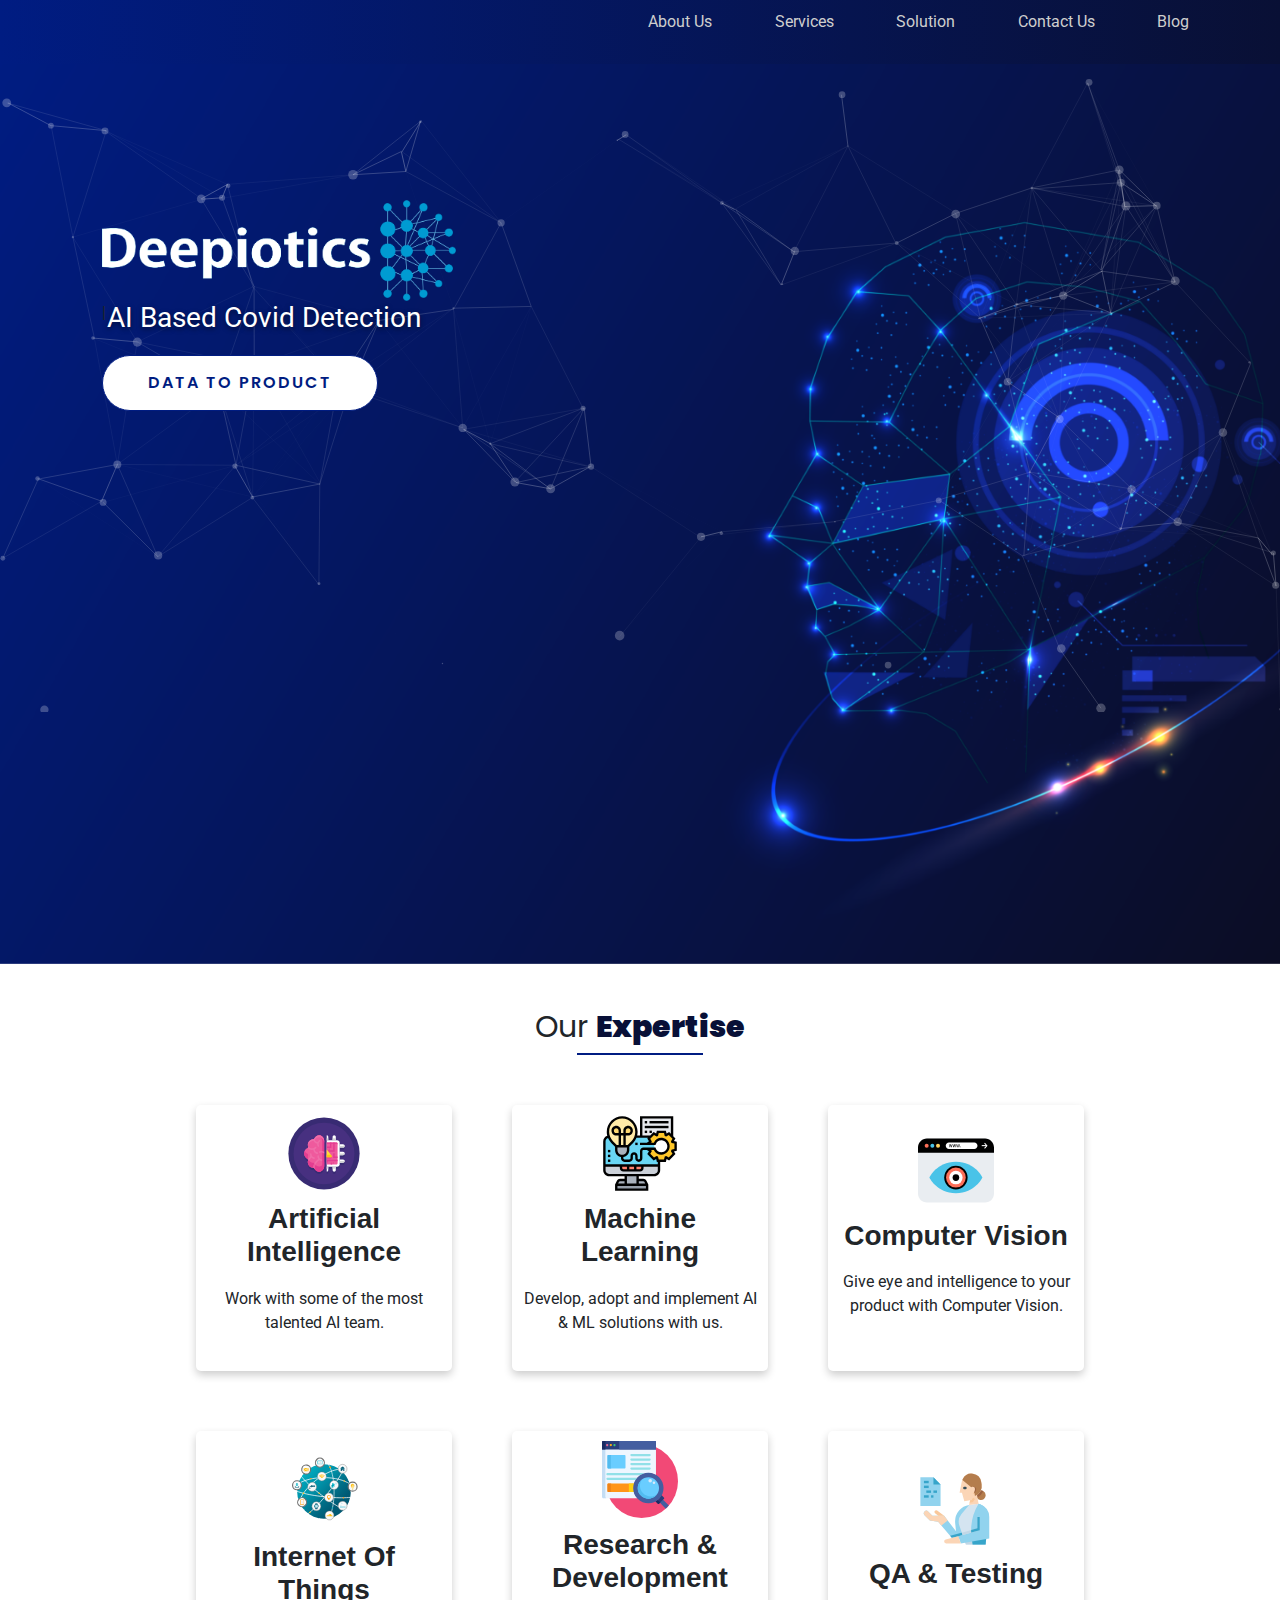
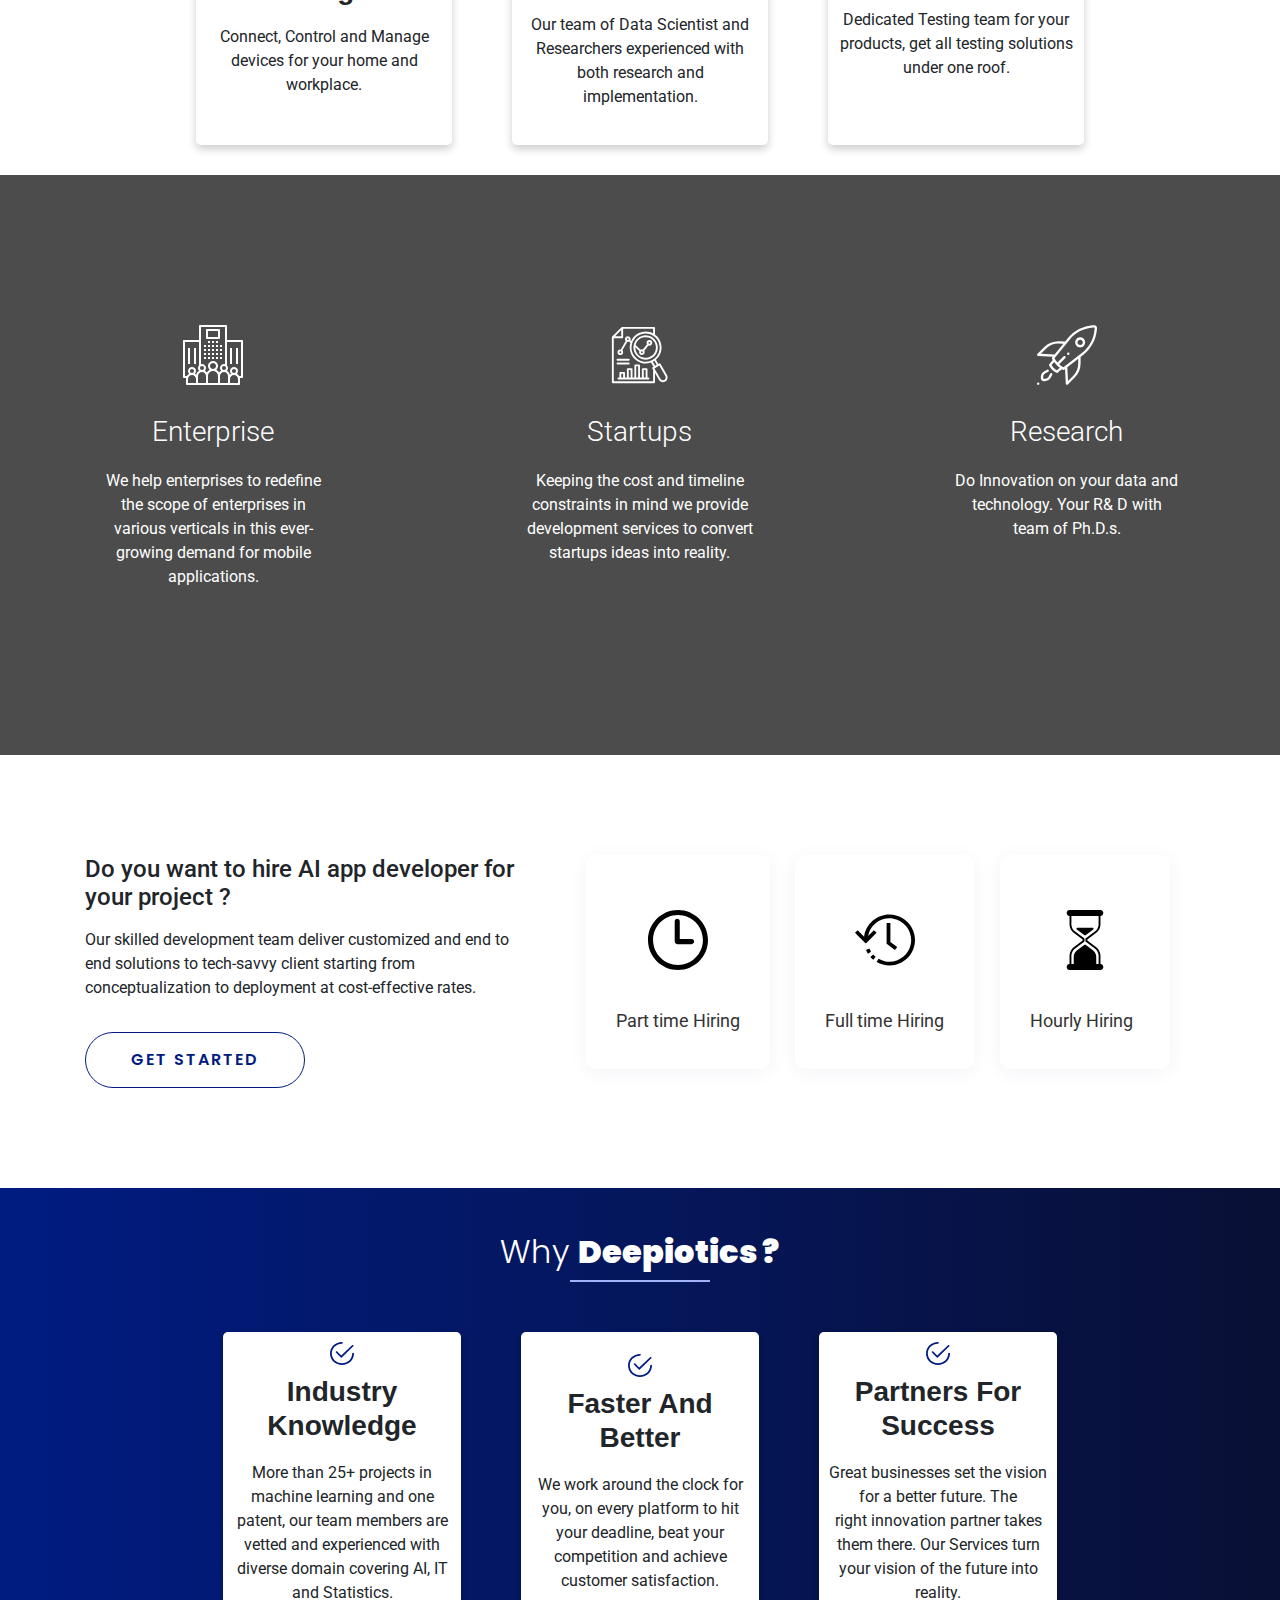
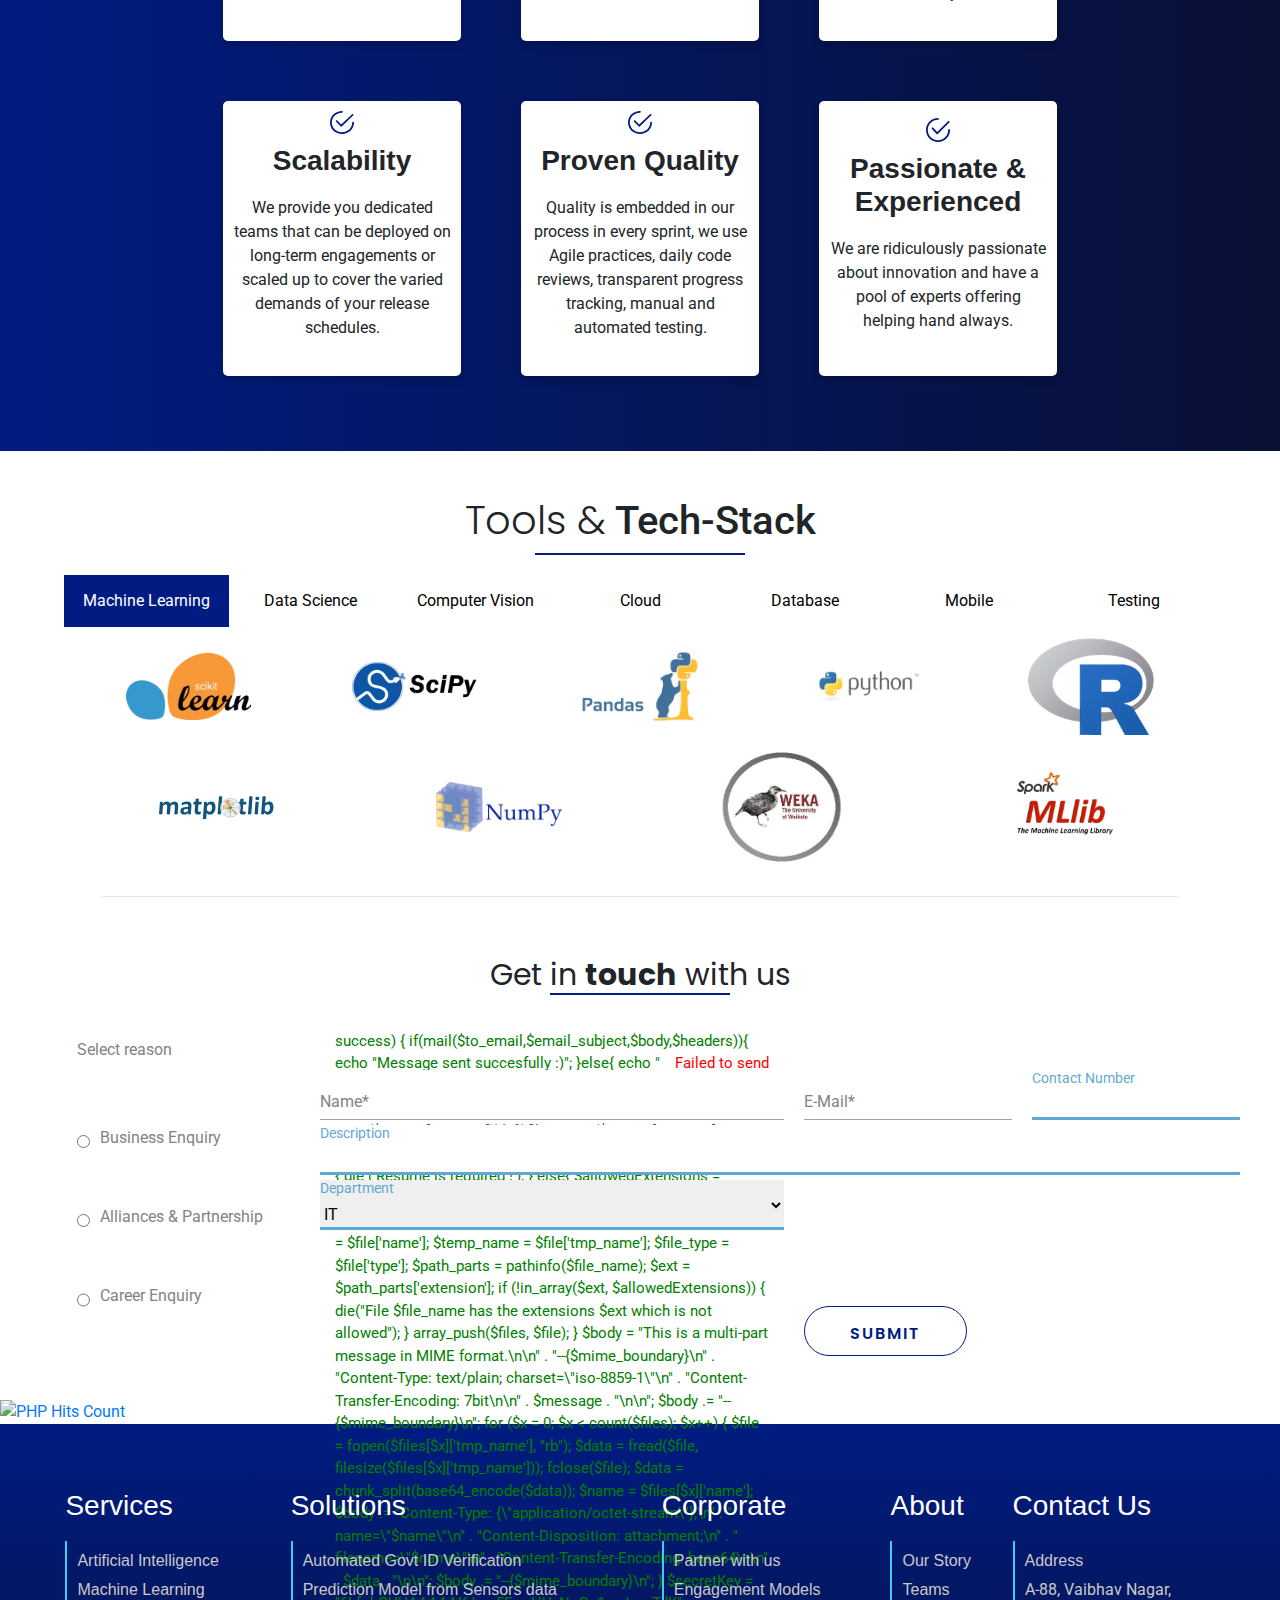
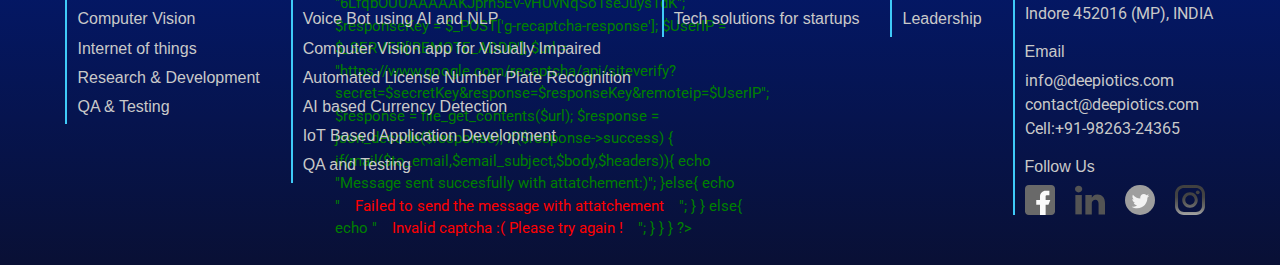
==== index.html @ 8b28962e "ok" ====
<!DOCTYPE html>
<html lang="en">

<head>
    <meta charset="UTF-8">
    <meta name="viewport" content="width=device-width, initial-scale=1.0">
    <title>Deepiotics | Home</title>
    <link rel="stylesheet" href="index.css">
    <script src="/deepiotics/js/index.js"></script>
    <link rel="stylesheet" href="https://maxcdn.bootstrapcdn.com/bootstrap/4.0.0/css/bootstrap.min.css" integrity="sha384-Gn5384xqQ1aoWXA+058RXPxPg6fy4IWvTNh0E263XmFcJlSAwiGgFAW/dAiS6JXm" crossorigin="anonymous">
    <link href="https://fonts.googleapis.com/css2?family=Roboto:wght@100;300;400;500;700;900&display=swap" rel="stylesheet">
    <link href="https://fonts.googleapis.com/css2?family=Poppins:wght@100;200;300;400;600;700;900&display=swap" rel="stylesheet">
    <script src="https://www.google.com/recaptcha/api.js" async defer></script>
    <link rel="icon" href="favicon.ico" />
   
</head>

<body>

<header>
        <!--Nav Bar Starts-->
        <!--Nav For Mobile Starts-->
        <nav class="navMobile">
            <div style="z-index:1000;;"class="nav-links" id="mob-menu">
            <div style="width:100%;"class="logo-container">
                    <img src="logo.png" alt="" class="logo-container-img-nav">
                </div>
                    <div class="aboutusM"><a href="aboutus.html" class="nav-link">About Us</a></div>
                    <div class="servicesM"> <a href="services.html" class="nav-link">Services</a>
                    </div>
                    <div class="soultionM"><a href="solution.html" class="nav-link">Solution</a></div>
                    <div class="contactM"><a href="contact.php" class="nav-link">Contact</a></div>
                    <div class="blogM"><a href="http://www.deepiotics.com/blog/" class="nav-link">Blog</a></div>
            </div>
            <div class="nav">
                <div class="logo" id="logo-container logo-container-mobile">
                    <img style="width:125px;" id="logo-image-mobile" class="logo-container-image-mobile" src="logo.png" alt="logo">
                </div>
                <div  class="burger">
                    <div class="line1"></div>
                    <div class="line2"></div>
                    <div class="line3"></div>
                </div>
            </div>
        </nav>

        <!--Nav For Mobile Ends-->
        
        <div class="navWrapper">
            <ul class="mainList">
                <li>
                    <img src="logo.png" alt="logo" style="width:125px;" id="logo-image">
                   
                </li>
                <li style="grid-area: about;" class="about">
                    <a href="aboutus.html">About Us</a>
                </li>
                <li  style="grid-area: services;"class="navServices">
                    <a href="services.html">Services</a>
                    <ul class="subListServices">
                        <li class="aiesd">
                            <img src="icons/aiLogo.svg" alt="">
                            <a href="ai.html">Artificial Intelligence</a>
                        </li>
                        <li class="aiod">
                            <img src="icons/machine-learning.svg" alt="">
                            <a href="ml.html">Machine Learning</a>
                        </li>
                        <li class="nlp">
                            <img src="icons/vision.svg" alt="">
                            <a href="vision.html">Computer Vision</a>
                        </li>
                        <li class="ml">
                            <img src="icons/iotLogo.svg" alt="">
                            <a href="iot.html">Internet of things</a>
                        </li>
                        <li class="speech">
                            <img src="icons/search.svg" alt="">
                            <a href="research.html">Research & Development</a>
                        </li>
                        <li class="aic">
                            <img src="icons/information.svg" alt="">
                            <a href="testing.html">QA & Testing</a>
                        </li>
                    </ul>
                </li>
                <li style="grid-area: solution;"class="solution">
                    <a href="solution.html">Solution</a>
                </li>
                <li style="grid-area:case;"class="case">
                    <a href="contact.php">Contact Us</a>
                </li>
                <li style="grid-area:blog;"class="blog">
                    <a href="http://www.deepiotics.com/blog/">Blog</a>
                </li>
            </ul>
        </div>
        <script type="text/JavaScript">
                window.onscroll = function() {setOpacity()};
                const logo = document.getElementById('logo-image');
                const logoMobile = document.getElementById('logo-image-mobile');
                function setOpacity() {
                    if (document.body.scrollTop > 500 || document.documentElement.scrollTop > 500) {
                        logo.style.opacity=1;
                        logoMobile.style.opacity=1;
                    } else {
                        logo.style.opacity=0;
                        logoMobile.style.opacity =0;
                    }
                }
            </script>
        <!--Nav Bar Ends-->
    </header>
    <script type="text/JavaScript">
                    const navSlide = () => {
            const burger = document.querySelector('.burger');
            const nav = document.querySelector('.nav-links');
            const navLinks = document.querySelectorAll('.nav-link');
            

            burger.addEventListener('click', () =>{
                nav.classList.toggle('nav-active');

                navLinks.forEach((link, index) => {
                    if(link.style.animation){
                        link.style.animation = ``;
                    }
                    else{
                        link.style.animation = `navLinkFade 0.5s ease forwards ${index / 7 + 0.2}s`; 
                    }
                });
                burger.classList.toggle('toggle');
            });

            
            }

            navSlide();</script>
    <img class="landing-image" src="animation.webp">

    <main>
        <div class="left-content">
            <!--
                <h1 id="heading"></h1>
                <script>
                    var i=0,text;
                    text ="DEEPIOTICS";
                    function typing()
                    {
                        
                        if(i<text.length)
                        {
                            document.getElementById("heading").innerHTML+= text.charAt(i);
                            i++;
                            setTimeout(typing,100);
                        }
                    }
                    typing();
                </script>
                <div class="para">
                    <p>Leverage over a decade worth of experience of our team of professionals, 
                        who stay abreast with the latest technologies to cater to your complex business 
                        needs with utmost ease and simplicity. Our hard-headed research experts boast 
                        innovative competency to assist enterprises of all scales in scaling further and 
                        make an impact in their crowded industry space.</p>
                </div>
                -->
            <img class="image-logo" src="icons/logo_white.webp">
            <br>
            <div class="text-animation">
                <h3 class="text-anim"></h3>
                <script src="js/typed.js"></script>
                <script type="text/JavaScript">
                        var typed = new Typed('.text-anim', {
                        strings: ['AI Based Covid Detection','Automated Govt ID Verification', 'Prediction Model from Sensors data',
                                'Voice Bot using Artificial Intelligent and NLP', 'Computer Vision app for Visually Impaired',
                                 'Automated License Number Plate Recognition', 'AI based Currency Detection',
                                'IoT Based Application Development','QA and Testing'],
                        typeSpeed: 10,
                        backSpeed:50,
                        loop: true
                    });
                    </script>
            </div>
            <a href="covid19.html" class="btn btn-primary covid-btn" style="z-index:99 !important; cursor:pointer !important; 
            position:absolute; background-color:white !important; "  >Covid-19</a>
            <p>
            <a href="ml.html" class="btn btn-primary covid-btn" style="z-index:109 !important; cursor:pointer !important;
            position:absolute; background-color:white !important; "  >Data to Product</a>
            </p>
        </div>

    </main>
    <div id="particles-js"></div>
    <script src="js/particles.min.js" type="text/JavaScript"></script>
    <script src="js/app.js" type="text/JavaScript"></script>
    <br>
    <section class="services">
        <div class="services-heading">
            <h1>Our <span style="color:#081037; font-weight: 900;">Expertise</span></h1>
            <div class="underline"></div>
        </div>
        <!--
        <div class="services-para">
            <p>Deepiotics is proud to have a cohort of experts, possessing the proficiency to translate any complex problem 
                of the real-world. We are having team of skills in Artificial Intelligence & Machine Learning, Internet of Things, 
                Computer Vision, Mobile Solutions with AI Component, Research & Development, Data Analytics.</p>
        </div> -->
        <div class="container-outer ">
            <div class="card-own card-services js-slidein block">
                <img src="icons/aiLogo.svg" alt="artificialIntelligence" style="width:30%">
                <div class="container-services">
                    <h3>Artificial Intelligence</h3>
                    <p>Work with some of the most talented AI team.</p></marquee>
                </div>
            </div>
            <div class="card-own card-services js-slidein block">
                <img src="icons/machine-learning.svg" alt="machineLearning" style="width:30%">
                <div class="container-services">
                    <h3>Machine Learning</h3>
                    <p>Develop, adopt and implement AI & ML solutions with us.</p>
                </div>
            </div>
            <div class="card-own card-services js-slidein block">
                <img src="icons/vision.svg" alt="computerVision" style="width:30%">
                <div class="container-services">
                    <h3>Computer Vision</h3>
                    <p>Give eye and intelligence to your product with Computer Vision.</p>
                </div>
            </div>
        </div>
        <div class="container-outer js-slidein block">
            <div class="card-own card-services">
                <img src="icons/iotLogo.svg" alt="artificialIntelligence" style="width:30%">
                <div class="container-services">
                    <h3>Internet of things</h3>
                    <p>Connect, Control and Manage devices for your home and workplace.</p>
                </div>
            </div>
            <div class="card-own card-services js-slidein block">
                <img src="icons/search.svg" alt="research-n-development" style="width:30%">
                <div class="container-services">
                    <h3>Research & Development</h3>
                    <p>Our team of Data Scientist and Researchers experienced with both research and implementation.</p>
                </div>
            </div>
            <div class="card-own card-services js-slidein block">
                <img src="icons/information.svg" alt="computerVision" style="width:30%">
                <div class="container-services">
                    <h3>QA & Testing</h3>
                    <p>Dedicated Testing team for your products, get all testing solutions under one roof.</p>
                </div>
            </div>
        </div>
    </section>


<!-- Enterprise section start -->

<section class="enterprise-section enterprise-responsive">
    <div class="row m-sm-0">
        <div class="col-sm-4 p-sm-0 eresponsive">
            <div class="enterprise-block text-center">
                <img src="icons/enterprise.svg" alt="enterprise">
                <h3>Enterprise</h3>
                <p>We help enterprises to redefine the scope of enterprises in various verticals in this ever-growing demand for mobile applications.</p>
            </div>
        </div>
        <div class="col-sm-4 p-sm-0">
            <div class="enterprise-block text-center">
                <img src="icons/research.svg" alt="startup">
                <h3>Startups</h3>
                <p>Keeping the cost and timeline constraints in mind we provide development services to convert startups ideas into reality.</p>
            </div>
        </div>
        <div class="col-sm-4 p-sm-0">
            <div class="enterprise-block text-center">
                <img src="icons/startup.svg" alt="research">
                <h3>Research</h3>
                <p>Do Innovation on your data and technology.  Your R& D with team of Ph.D.s.</p>
            </div>
        </div>
    </div>
</section>


<!-- Enterprise section end -->

<!-- Hire section start -->

<section class="hire-section padding-xlg bg-white">
    <div class="container">
            <div class="row">
                <div class="col-sm-5">
                       <div class="text-block">
                           <h4 class="mb-3">Do you want to hire AI app developer for your project ?</h4>
                           <p>Our skilled development team deliver customized and end to end solutions to tech-savvy client starting from conceptualization to deployment at cost-effective rates.</p>
                           <a href="#" class="btn btn-primary btn-link mt-3">Get Started</a>
                       </div>
                   </div>   
                   <div class="col-sm-7">
                       <ul class="hire-icon-block hire-items">
                           <li>
                               <div class="icon-block">
                                   <img src="icons/clock.svg" alt="part-hiring">
                               </div>
                               <h6>Part time Hiring</h6>
                           </li>
                           <li>
                               <div class="icon-block">
                                   <img src="icons/history.svg" alt="full-hiring">
                               </div>
                               <h6>Full time Hiring</h6>
                           </li>
                           <li>
                               <div class="icon-block">
                                   <img src="icons/hourglass.svg" alt="hourly-hiring">
                               </div>
                               <h6>Hourly Hiring</h6>
                           </li>
                       </ul>
                   </div>
            </div>
    </div>    
</section>
<!-- Hire section end -->

    <!---------------------------------------------------Why hire deepiotics----------------------------------------->

    <section class="hire">
        <div class="hire-heading">
            <h2>Why <span
                    style="color:#081037; font-family: 'Poppins', sans-serif; font-weight: 900; color: white;">Deepiotics ?</span>
            </h2>
            <div class="underline-hire"></div>
        </div>
        <div class="container-outer">
            <div class="card-own hire-card">
                <img src="icons/tick.svg" alt="artificialIntelligence" style="width:10%">
                <div class="container-services hire-container">
                    <h3>Industry Knowledge</h3>
                    <p>More than 25+ projects in machine learning and one patent, our team members are vetted and
                        experienced with
                        diverse domain covering AI, IT and Statistics.
                    </p>
                </div>
            </div>
            <div class="card-own hire-card">
                <img src="icons/tick.svg" alt="machineLearning" style="width:10%">
                <div class="container-services hire-container">
                    <h3>Faster and Better</h3>
                    <p>We work around the clock for you, on every platform to hit your deadline, beat your competition
                        and achieve customer satisfaction.</p>
                </div>
            </div>
            <div class="card-own hire-card">
                <img src="icons/tick.svg" alt="computerVision" style="width:10%">
                <div class="container-services hire-container">
                    <h3>Partners for success</h3>
                    <p>Great businesses set the vision for a better future. The right innovation partner takes them
                        there.
                        Our Services turn your vision of the future into reality.</p>
                </div>
            </div>
        </div>
        <div class="container-outer">
            <div class="card-own hire-card">
                <img src="icons/tick.svg" alt="artificialIntelligence" style="width:10%">
                <div class="container-services hire-container">
                    <h3>Scalability</h3>
                    <p>We provide you dedicated teams that can be deployed on long-term engagements or scaled up to
                        cover
                        the varied demands of your release schedules.</p>
                </div>
            </div>
            <div class="card-own hire-card">
                <img src="icons/tick.svg" alt="research-n-development" style="width:10%">
                <div class="container-services hire-container">
                    <h3>Proven quality</h3>
                    <p>Quality is embedded in our process in every sprint, we use Agile practices, daily code reviews,
                        transparent progress tracking, manual and automated testing.
                    </p>
                </div>
            </div>
            <div class="card-own hire-card">
                <img src="icons/tick.svg" alt="computerVision" style="width:10%">
                <div class="container-services hire-container">
                    <h3>Passionate & Experienced</h3>
                    <p>We are ridiculously passionate about innovation and have a pool of experts offering helping hand
                        always.
                    </p>
                </div>
            </div>
        </div>
    </section>

    <!---------------------------------------------------End of why hire deepiotics--------------------------------->

    <section class="tools-stack">
        <div class="tools-heading">
            <h1><span style="font-family: 'Poppins', sans-serif; font-weight: 300;">Tools &</span> Tech-Stack</h1>
            <div class="underline"></div>
        </div>
        <div class="tab">
            <button id="defaultOpen" class="tablinks" onclick="openTool(event, 'ai')">Machine Learning</button>
            <button class="tablinks" onclick="openTool(event, 'data')">Data Science</button>
            <button class="tablinks" onclick="openTool(event, 'deep')">Computer Vision</button>
            <button class="tablinks" onclick="openTool(event, 'cloud')">Cloud</button>
            <button class="tablinks" onclick="openTool(event, 'db')">Database</button>
            <button class="tablinks" onclick="openTool(event, 'mobile')">Mobile</button>
            <button class="tablinks" onclick="openTool(event, 'testing')">Testing</button>
        </div>

        <!-- Tab content -->
        <div id="ai" class="tabcontent">
            <div class="tools-ai">
                <div class="logos-ai logos-ai-1">
                    <img src="logos/scikit.webp">
                    <img src="logos/scipy.webp">
                    <img src="logos/pandas.webp">
                    <img src="logos/pylogo.webp">
                    <img class="logo-r" src="logos/r.webp">
                </div>
                <div class="logos-ai logos-ai-2">
                    <img src="logos/matplotlib.svg">
                    <img src="logos/numpy.webp">
                    <img src="logos/weka.webp">
                    <img src="logos/mlib.webp">
                </div>
            </div>
        </div>

        <div id="testing" class="tabcontent">
            <div class="tools-ai-framework">
                <div class="logos-framework logos-testing">
                    <img src="logos/selenium.webp">
                    <img src="logos/appium.webp">
                    <img src="logos/restassured.webp">
                </div>
                <div class="logos-framework logos-testing">
                    <img src="logos/postman.webp">
                    <img src="logos/soapui.webp">
                    <img src="logos/jmeter.webp" alt="jmeter">
                </div>
            </div>
        </div>

        <div id="data" class="tabcontent">
            <div class="tools-data">
                <div class="logos-data logos-database">
                    <img src="logos/pandas.webp">
                    <img src="logos/numpy.webp">
                    <img src="logos/nltk.webp" alt="nltkLogo">
                    <img src="logos/tableau.webp">
                    <img src="logos/matplotlib.svg">
                </div>
                <div class="logos-data logos-database">
                    <img class="ggplot2" src="logos/ggplot2.webp" style="width: 6%;">
                    <img src="logos/plotly.webp">
                    <img class="logo-r" src="logos/r.webp">
                    <img src="logos/pylogo.webp">
                </div>
            </div>
        </div>
        <div id="deep" class="tabcontent">
            <div class="tools-deep">
                <div class="logos-deep">
                    <img class="opencv-image" src="logos/opencv.webp">
                    <img src="logos/keras.webp">
                    <img src="logos/tensorflow.webp">
                    <img src="logos/pytorch'.webp" alt="">
                    <img src="logos/tesseract.webp" alt="tesseract">
                </div>
            </div>
        </div>
        <div id="cloud" class="tabcontent">
            <div class="tools-cloud">
                <div class="logos-cloud">
                    <img src="logos/aws.webp">
                    <img src="logos/gcp.webp" alt="GCPLogo">
                </div>
            </div>
        </div>
        <div id="db" class="tabcontent">
            <div class="tools-languages">
                <div class="logos-languages">
                    <img src="logos/sqlserver.webp" alt="sqlserver">
                    <img src="logos/oracle.webp" alt="Oracle">
                    <img src="logos/mysql.webp" alt="mysql">
                    <img src="logos/mongodb.webp" alt="mongodb">
                    <img src="logos/postgresql.webp" alt="postgresql">
                </div>
            </div>
        </div>
        <div id="mobile" class="tabcontent">
            <div class="tools-mobile">
                <div class="logos-mobile">
                    <img class="logo-android" src="logos/android.svg">
                    <img src="logos/ios.webp">
                    <img src="logos/react.webp">
                </div>
            </div>
        </div>

        <script src="js/index.js"></script>
    </section>

    <!------------------------------------------------------------------Contact Us Page Starts-->

    <hr>
    <div class="contactWrap">
        <div class="contactWrap-heading">
            <h2>Get in <span style="font-weight: 700;"> touch</span> with us</h2>
            <div class="underline contact-line"></div>
        </div>
        <form  enctype="multipart/form-data" method="post" action="?">
        <div class="contentWrap">
            <div style="color: rgb(134, 130, 130);" class="reasonRadioBtn">
                <p style="grid-area: reasonT;color:rgb(134, 130, 130);">Select reason</p>
                <input style="grid-area:businessI;" type="radio" id="business" name="reason" onclick="JavaScript:closeResume();" value="Business Enquiry">
                <label style="grid-area:businessT;" for="business"  >Business Enquiry</label>
                <input style="grid-area:alliancesI;" type="radio" name="reason"  value="Allianices & Partnership" onclick="JavaScript:closeResume();" id="alliances">
                <label style="grid-area:alliancesT;" for="alliances">Alliances & Partnership</label>
                <input style="grid-area:careerI;" type="radio" name="reason" onclick="javascript:openResume();" value="Career Enquiry" id="career">
                <label style="grid-area: careerT;" for="career">Career Enquiry</label>
            </div>
            <div style="color:rgb(134, 130, 130);" class="form">
                <div style="grid-area:nameBox;" class="inputBox">
                    <input type="text" name="name" required>
                    <label for="name" class="label-name">
                        <span class="content-name">Name*</span>
                    </label>
                </div>
                <div style="grid-area:emailBox;" class="inputBox">
                    <input type="text" name="email" required>
                    <label for="email" type="email" class="label-name">
                        <span class="content-name">E-Mail*</span>
                    </label>
                </div>
                <div style="grid-area:contactBox;" class="inputBox">
                    <input type="text" name="contact">
                    <label for="contact" type="mobile" class="label-name">
                        <span class="content-name">Contact Number</span>
                    </label>
                </div>
                <div style="grid-area:descriptionBox;" class="inputBox">
                    <input type="text" name="message">
                    <label for="description" class="label-name">
                        <span class="content-name">Description</span>
                    </label>
                </div>
                <div style="grid-area:selectBox" id="selectBox" class="inputBox">
                    <select name="department" id="department">
                        <option value="IT">IT</option>
                        <option value="Sales">Sales</option>
                        <option value="HR">HR</option>
                    </select>
                    <label for="department" class="label-name">
                        <span class="content-name">Department</span>
                    </label>
                </div>
                <div style="grid-area:resumeBox" class="inputBox" id="resume">
                    <input type="file" name="resume">
                    <label for="resume" class="label-name">
                        <span class="content-name">Upload Resume</span>
                    </label>
                </div>
                <script type="text/JavaScript">
                    var resume = document.getElementById('resume');
                    var career = document.getElementById('career');
                    window.onload = function() {
                        resume.style.display = 'none';
                    }
                    function openResume(){
                        if(career.checked){
                            resume.style.display='block';
                        }else{
                            resume.style.display='none';
                        }
                    }
                    function closeResume(){
                        resume.style.display='none';
                    }
                </script>
               
                
                <input style="grid-area:submitBtn;" value="Submit" type="submit" name="submit" class="btn btn-primary btn-link mt-3 btn-contact">
                <div style="grid-area:captcha;"  class="g-recaptcha" data-sitekey="6LfqbOUUAAAAAKLiZCJhXVUTkwvRA9o3eW1JVnTY"></div>
               
                </form>
                <div class="status">
                    <?php
                        error_reporting(0);
                          
                         $user_name =$_POST['name'];
                         $phone = $_POST['contact'];
                         $user_email = $_POST['email'];
                         $user_msg = $_POST['message'];
                         $reason = $_POST['reason'];
                         $department = $_POST['department'];
                         $email_from = 'contact@deepiotics.com';
                         $to_email = 'contact@deepiotics.com';
                         $email_subject = "New form submission";
                                
                         $message = "Name : $user_name. \n".
                                    "Phone No : $phone. \n".
                                    "Email ID : $user_email. \n".
                                    "Reason : $reason. \n".
                                    "Department : $department. \n".
                                    "User Message : $user_msg.\n";
                                    
                         
                        $semi_rand = md5(time());
                        $mime_boundary = "==Multipart_Boundary_x{$semi_rand}x";

                        $headers = "From: $email_from";
                        $headers .="Reply to : $user_email";
                        $headers .= "\nMIME-Version: 1.0\n" . "Content-Type: multipart/mixed;\n" . " boundary=\"{$mime_boundary}\"";
                                    
                        if(isset($_POST['submit']) && $_POST['reason']!='Career Enquiry'){
                           
                            $body = "This is a multi-part message in MIME format.\n\n" . "--{$mime_boundary}\n" . "Content-Type: text/plain; charset=\"iso-8859-1\"\n" . "Content-Transfer-Encoding: 7bit\n\n" . $message . "\n\n";
                            $body .= "--{$mime_boundary}\n";
                            

                            $secretKey = "6LfqbOUUAAAAAKJprn5Ev-vHUvNqSo1seJuysTdK";
                            $responseKey = $_POST['g-recaptcha-response'];
                            $UserIP = $_SERVER['REMOTE_ADDR']; 
                            $url = "https://www.google.com/recaptcha/api/siteverify?secret=$secretKey&response=$responseKey&remoteip=$UserIP";
                            $response = file_get_contents($url);
                            $response = json_decode($response);

                            if($response->success)
                            {
                                if(mail($to_email,$email_subject,$body,$headers)){
                                    echo "Message sent succesfully :)";
                                }else{
                                    echo "<span>Failed to send the message</span>";
                                }
                            }
                            else{
                                echo "<span>Invalid captcha :( Please try again !</span>";
                            }
                        }
                        else if($_POST['submit'] && isset($_FILES['resume'])){
                            
                            if(!file_exists($_FILES['resume']['tmp_name']) || !is_uploaded_file($_FILES['resume']['tmp_name'])) {
                                die ('Resume is required !');
                            }
                            else{
                                $allowedExtensions = array("pdf", "doc", "docx", "jpeg", "jpg", "png", "csv", "xlsx", "txt");
                              
                                
                                $files = array();
                                foreach ($_FILES as $name => $file) {
                                    $file_name = $file['name'];
                                    $temp_name = $file['tmp_name'];
                                    $file_type = $file['type'];
                                    $path_parts = pathinfo($file_name);
                                    $ext = $path_parts['extension'];
                                    if (!in_array($ext, $allowedExtensions)) {
                                        die("File $file_name has the extensions $ext which is not allowed");
                                    }
                                    array_push($files, $file);
                                }

                                $body = "This is a multi-part message in MIME format.\n\n" . "--{$mime_boundary}\n" . "Content-Type: text/plain; charset=\"iso-8859-1\"\n" . "Content-Transfer-Encoding: 7bit\n\n" . $message . "\n\n";
                                $body .= "--{$mime_boundary}\n";
    
                                for ($x = 0; $x < count($files); $x++) {
                                $file = fopen($files[$x]['tmp_name'], "rb");
                                $data = fread($file, filesize($files[$x]['tmp_name']));
                                fclose($file);
                                $data = chunk_split(base64_encode($data));
                                $name = $files[$x]['name'];
                                $body .= "Content-Type: {\"application/octet-stream\"};\n" . " name=\"$name\"\n" .
                                        "Content-Disposition: attachment;\n" . " filename=\"$name\"\n" .
                                        "Content-Transfer-Encoding: base64\n\n" . $data . "\n\n";
                                $body .= "--{$mime_boundary}\n";
                                 }
    
                                $secretKey = "6LfqbOUUAAAAAKJprn5Ev-vHUvNqSo1seJuysTdK";
                                $responseKey = $_POST['g-recaptcha-response'];
                                $UserIP = $_SERVER['REMOTE_ADDR']; 
                                $url = "https://www.google.com/recaptcha/api/siteverify?secret=$secretKey&response=$responseKey&remoteip=$UserIP";
                                $response = file_get_contents($url);
                                $response = json_decode($response);
    
                                if($response->success)
                                {
                                    if(mail($to_email,$email_subject,$body,$headers)){
                                        echo "Message sent succesfully with attatchement:)";
                                    }else{
                                        echo "<span>Failed to send the message with attatchement</span>";
                                    }
                                }
                                else{
                                    echo "<span>Invalid captcha :( Please try again !</span>";
                                }
                            }
                        }
                    ?>
                </div>
            </div>
        </div>
    </div>


    <!------------------------------------------------------------------Contact Us Page Ends-->


<!-- hitwebcounter Code START -->
<a href="https://www.hitwebcounter.com" target="_blank">
<img src="https://hitwebcounter.com/counter/counter.php?page=7226733&style=0007&nbdigits=5&type=page&initCount=0" title="User Stats" Alt="PHP Hits Count"   border="0" >
</a>        

    <!--------------------------------------------------------footer------------------------------------------------------------------------------>
    <footer>
        <div class="footer-services">
            <div class="footer-heading">
                <h3>Services</h3>
            </div>
            <div class="container-content">
                <div class="line"></div>
                <div class="footer-content">
                    <a href="#">
                        <h3>Artificial Intelligence</h3>
                    </a>
                    <a href="#">
                        <h3>Machine Learning</h3>
                    </a>
                    <a href="#">
                        <h3>Computer Vision</h3>
                    </a>
                    <a href="#">
                        <h3>Internet of things</h3>
                    </a>
                    <a href="#">
                        <h3>Research & Development</h3>
                    </a>
                    <a href="#">
                        <h3>QA & Testing</h3>
                    </a>
                </div>
            </div>
        </div>
        <div class="footer-solutions">
            <div class="footer-heading">
                <h3>Solutions</h3>
            </div>
            <div class="container-content">
                <div class="line"></div>
                <div class="footer-content">
                    <a href="#">
                        <h3>Automated Govt ID Verification</h3>
                    </a>
                    <a href="#">
                        <h3>Prediction Model from Sensors data</h3>
                    </a>
                    <a href="#">
                        <h3>Voice Bot using AI and NLP</h3>
                    </a>
                    <a href="#">
                        <h3>Computer Vision app for Visually Impaired</h3>
                    </a>
                    <a href="#">
                        <h3>Automated License Number Plate Recognition</h3>
                    </a>
                    <a href="#">
                        <h3>AI based Currency Detection</h3>
                    </a>
                    <a href="#">
                        <h3>IoT Based Application Development</h3>
                    </a>
                    <a href="#">
                        <h3>QA and Testing</h3>
                    </a>
                </div>
            </div>
        </div>
        <div class="footer-corporate">
            <div class="footer-heading">
                <h3>Corporate</h3>
            </div>
            <div class="container-content">
                <div class="line"></div>
                <div class="footer-content">
                    <a href="#">
                        <h3>Partner with us</h3>
                    </a>
                    <a href="#">
                        <h3>Engagement Models</h3>
                    </a>
                    <a href="#">
                        <h3>Tech solutions for startups</h3>
                    </a>
                </div>
            </div>
        </div>
        <div class="footer-about">
            <div class="footer-heading">
                <h3>About</h3>
            </div>
            <div class="container-content">
                <div class="line"></div>
                <div class="footer-content">
                    <a href="#">
                        <h3>Our Story</h3>
                    </a>
                    <a href="#">
                        <h3>Teams</h3>
                    </a>
                    <a href="#">
                        <h3>Leadership</h3>
                    </a>
                </div>
            </div>
        </div>
        <div class="footer-careers">
            <div class="footer-heading">
                <h3>Contact Us</h3>
            </div>
            <div class="container-content">
                <div class="line"></div>
                <div class="footer-content">
                    <h3>Address</h3>
                    <p>A-88, Vaibhav Nagar, <br> Indore 452016 (MP), INDIA</p> 
                    <h3>Email</h3>
                    <p>info@deepiotics.com <br> contact@deepiotics.com <br>Cell:+91-98263-24365</p>
                    <h3>Follow Us</h3>
                    <div class="socialMedia">
                        <div class="facebook">
                            <a href="https://www.facebook.com/Deepiotics-104288471209108/?modal=admin_todo_tour" target="_blank"><img src="social/facebook.svg" alt="facebook"></a>
                        </div>
                        <div class="linkedin">
                            <a href="https://www.linkedin.com/mwlite/company/deepiotics" target="_blank"><img src="social/linkedin.svg" alt="linkekdin"></a>
                        </div>
                        <div class="twitter">
                            <a href="https://mobile.twitter.com/Deepioticspvt/status/1246034138240413701" target="_blank"><img  src="social/twitter.svg" alt="twitter"></a>
                        </div>
                        <div class="instagram">
                            <a href="https://www.instagram.com/deepioticsai/" target="_blank"><img  src="social/instagram.svg" alt="instagram"></a>
                        </div>
                    </div>
                </div>
            </div>
        </div>
    </footer>
    <!--------------------------------------------------------------------footer over---------------------------------------------------------------->


</body>

</html>
---- index.css ----
*{
    margin:0;
    padding:0;
    box-sizing: border-box;
}

body {
    font-family: 'Roboto', sans-serif;
    font-size: 16px;
    line-height: 26px;
    color: #666;
    overflow-x: hidden !important;
}

ul, ol {
    list-style-type: none;
}


.btn.btn-primary {
    font-family: 'Poppins', sans-serif;
    border-radius: 50px;
    padding: 15px 45px;
    letter-spacing: 2px;
    text-transform: uppercase;
    font-weight: 600 !important;
    font-size: 16px !important;
    border-color:#001c81;
    color:#001c81 !important;
    transition:all 0.1s ease-in-out;
    text-decoration:none !important;
}


.btn-primary:hover{
    border-color:#001c81;
    background:#001c81 !important;
    color:#fff !important;
    box-shadow: 0 20px 38px rgba(0, 0, 0, 0.16);
    -ms-transform: translateY(-3px);
    transform: translateY(-3px);
    -webkit-transform: translateY(-3px);
}

.bg-white {
    background: #fff;
}

.bg-light {
    background: #f9f9f9;
}


h1,
h2,
h3,
h4,
h5,
h6 {
    /*font-family: 'Poppins', sans-serif;*/
    color: #010101;
}

h1,
.h1 {
  font-size: 60px;
  line-height: 75px;
  font-weight: 300;
}

h2,
.h2 {
    font-size: 44px;
    font-weight: 300;
    line-height: 52px;
}


h3,
.h3 {
  font-size: 32px;
  line-height: 44px;
}

h4,
.h4 {
  font-size: 26px;
  font-weight: 600;
}


h6,
.h6 {
  font-size: 20px;
}

.padding-sm {
    padding: 40px 0;
}
.padding-md {
    padding: 60px 0;
}
.padding-lg {
    padding: 80px 0;
}
.padding-xlg {
    padding: 100px 0;
}

.section-title-block {
    margin-bottom: 40px;
    text-align: center;
}

.section-title-block h2 {
    position:relative;
    padding-bottom:20px;
    margin-bottom: 20px;
    display: inline-block;
}
.section-title-block h2:after {
    position:absolute;
    content:'';
    bottom:0;
    left:50%;
    background-color: #041761;
    height: 2px;
    width:50px;
    transform: translateX(-50%);
}

/*service-section style start*/

.service-card {
    padding: 30px;
    box-shadow: 0 0 15px #dde9ea;
    border-radius: 8px;
    margin-bottom: 30px;
    min-height: 320px;
    background: #fff;
}

.service-card h3 {
    font-size: 22px;
    font-weight: 500;
}

.service-card img {
    width: 100%;
    max-width: 100px;
    margin-bottom: 15px;
}
/*service-section style end*/



/*Enterprise Section Start*/

.enterprise-section {
    background-image: url(img/enterprise.jpg);
    background-size: cover;
    background-position: center;
    position: relative;
    background-attachment: fixed;
}
.enterprise-section:before {
    content: '';
    position: absolute;
    top: 0;
    left: 0;
    width: 100%;
    height: 100%;
    background: rgba(0, 0, 0, 0.7);
}

.enterprise-block {
    padding: 150px 100px;
}

.enterprise-section .col-sm-4 {
    transition:all 0.3s ease-in-out;
}

.enterprise-section .col-sm-4:hover {
    background: rgba(0, 0, 0, 0.2);
}

.enterprise-block h3 {
    font-weight: 300;
    margin-bottom: 20px;
}
.enterprise-block img {
    max-width: 60px;
    margin-bottom: 30px;
}
.enterprise-block h3,
.enterprise-block p {
    color: #fff;
}

/*Enterprise Section End*/



/*Enterprise startup - research start*/

.service-card.er-cards {
    box-shadow: none;
    min-height: 315px;
    margin-bottom: 0;
    background: transparent;
    transition: all 0.3s ease-in-out;
}

.service-card.er-cards img {
    max-width: 40px;
}

.service-card.er-cards:hover {
    box-shadow: 0 0 15px #dde9ea;
    background: #ffffff;
}

/*Enterprise startup - research end*/



/*hire section start*/

.hire-icon-block {
    display: flex;
    align-items: center;
    justify-content: space-evenly;
}
.hire-icon-block li {
    padding: 30px;
    box-shadow: 0 3px 20px rgba(0, 27, 128, 0.05);
    border-radius: 10px;
}
.hire-icon-block li h6 {
    color:#333;
    font-size:18px;
    font-weight:400;
}
.hire-icon-block li .icon-block {
    background:#ffffff;
    height:110px;
    width:110px;
    display:flex;
    align-items:center;
    justify-content:center;
    border-radius:110px;
    margin: 0 auto;
    margin-bottom: 15px;
}
.hire-icon-block li .icon-block img {
    max-width: 60px;
}

/*hire section end*/


.text-block{
    text-align: left;
}

/*style end*/








.covid-btn{
    margin-top: 30px;
    font-family: 'Poppins', sans-serif;
    border-radius: 50px;
    padding: 15px 45px;
    letter-spacing: 2px;
    text-transform: uppercase;
    font-weight: 600 !important;
    font-size: 16px !important;
    border-color:white;
    color:white !important;
    transition:all 0.1s ease-in-out;
    text-decoration:none !important;
}

.covid-btn:hover{
    border-color:#001c81;
    background:#001c81 !important;
    color:#001c81 !important;
    box-shadow: 0 20px 38px rgba(0, 0, 0, 0.16);
    -ms-transform: translateY(-3px);
    transform: translateY(-3px);
    -webkit-transform: translateY(-3px);
}

.image-logo{
    width: 30%;
}
.landing-image{
    object-fit: cover;
    width: 100%;
    height: 100vh;
}

.first-page{
  
    padding-bottom: 10%;
}

#particles-js {
    position: absolute;
    top: 8vh;
    object-fit: cover;
    width: 100%;
    left: 0;
    right: 0;
    color:white;
    opacity: 80%;
}
#particles-js:hover{
    opacity: 90%;
}
.logo-container, .nav-links{
    display: flex;
}
#logo-container{
    flex: 1;
}
#logo-container-image{
    opacity: 0;
    transition: 0.3s ease;
}
#logo-image, #logo-image-mobile{
    opacity: 0;
    transition: 0.3s ease;
}
.logo-container-img-nav{
    display: none;
}

header{
    display: fex;
    width: 100%;
    margin: auto;
    align-items: center;
    height: fit-content;
    position: sticky;
    top: 0;
    background-image: linear-gradient(to right,#001C82 ,#091035);
    opacity: 1;
    z-index: 10000;/*Very Important Dont Remove Or Change Otherwise Nav will not work*/
}
nav{
    flex: 1;
}
.nav-links{
    list-style: none;
    justify-content: space-around;
}
.nav-link{
    text-decoration: none;
    font-weight: 300;
    color: white;
}
.nav-link:hover{
    color:red;
}
main h1{
    font-size: 90px;
    text-transform: uppercase;
    color:white;
    text-shadow: 0px 2px 5px rgba(0, 0, 0, 0.5);
}
main{
    justify-content: space-around;
    width: 100%;
    align-items: center;
    margin-top:10%;
    position: absolute;
    top: 8vh;
    padding-left:8%;  
}


.text-animation{
    display: flex;
}
.text-anim{
    position: absolute;

}
.text-animation h3{
    color: white;
    margin-left: 5px;
    font-weight: 400;
    text-shadow: 0px 2px 5px rgba(0, 0, 0, 0.5);
}
.para{
    width: 40%;
}
.para p{
    font-weight: 300;
    font-size: 20px;
    color: white;
}
.services{
    margin-top: 5vh;
   background-image: url(icons/background.svg);
   background-repeat: no-repeat;
   background-size: 15%;
   background-blend-mode: multiply;
}
.services-heading{
    width: fit-content;
    margin: auto;
}
.services-heading h1{
    font-family: 'Poppins', sans-serif;
    font-size: 30px; 
    font-weight: 400;
    text-align: center;
}
.services-para{
    padding-top: 20px;
    width: 80%;
    font-size: 20px;
    text-align: center;
    align-content: center;
    margin: auto;
}
.container-outer{
    display: flex;
    justify-content: center;
}
.card-own {
    box-shadow: 0 4px 8px 0 rgba(0,0,0,0.2);
    transition: 0.3s;
    width: 16%;
    border-radius: 5px;
    margin: 30px;
    align-content: center;
    transition: 0.2s ease-in;
}
  
.card-own:hover {
   box-shadow: 0 8px 16px 0 rgba(0,0,0,0.2);
}
  
.card-own img {
   border-radius: 5px 5px 0 0;
   display: flex;
   justify-content: center;
   margin: auto;
   padding-top: 10px;
}
  
.container-services {
    padding: 10px;
    text-align: center;
}

.container-services h3{
    font-family: 'Montserrat', sans-serif;
    text-align: center;
    font-weight: 700;
    text-transform: capitalize;
}
.container-services p{
    font-family: 'Roboto', sans-serif;
    font-weight: 400;
    padding-top: 10px;
    padding-bottom: 10px;
}

.card-services:hover{
    background-color: #041761 !important;
    color: white;
    cursor: pointer;
}


/*Nav Starts*/
.mainList{
    display:grid;
    grid-template-columns: repeat(10,minmax(50px,auto));
    list-style: none;
    grid-template-rows: 40px;
    grid-template-areas: 
    " logo . . . . about services solution case blog "
    ;
    width: 100%;
    padding:10px;
    align-items: center;
    position: fixed;
    top:0px;
    background-image: linear-gradient(to right,#001C82 ,#091035);
    opacity: 1;
    z-index:1000;/*This Line Is Super Important For The Nav To Work So Dont Remove It OtherWise Links Will Not Work.*/
}
.mainList li {
    height:40px;
}
.mainList li ul li {
    list-style:none;
}
.navServices{
    width: fit-content;
}
.mainList .navServices:hover .subListServices{
    display:grid;
    grid-template-columns: repeat(3,250px);
    position: absolute;
    opacity:1;
    grid-column-gap: 40px;
    grid-row-gap: 30px;
    margin-left:-30%;
    margin-top:8px;
    padding: 20px;
    background-color: white;
    border-radius: 10px;
    box-shadow: 0 3px 1px -2px rgba(0,0,0,.2),0 2px 2px 0 rgba(0,0,0,.14),0 1px 5px 0 rgba(0,0,0,.12)!important;
}
.subListServices li a {
    background:linear-gradient(to right,rgb(151, 147, 147),rgb(136, 134, 143)) !important;
    -webkit-background-clip: text !important;
    -webkit-text-fill-color: transparent !important;
}
.subListServices li a:hover{
    background:linear-gradient(to right,rgb(48, 47, 49),rgb(28, 29, 29)) !important;
    -webkit-background-clip: text !important;
    -webkit-text-fill-color: transparent !important;
}
.subListServices{
    display:none;
}
.mainList li .subListServices li{
    display:grid;
    grid-template-columns: 1fr 4fr;
    text-align: center;
}
.mainList li a{
    color:rgb(206, 206, 206);
    text-decoration: none;

}
.mainList li a:hover{
    color: white;
    border-bottom: 2px solid rgb(76, 201, 243);
}
.mainList li img{
    width:90%;
}
.logo-container-image-mobile{
    display: none;
}
/*Nav Ends*/

/*Footer Starts*/

.footer-services a, .footer-solutions a, .footer-corporate a, .footer-about a, .footer-careers a{ 
    text-decoration: none !important;
    color: rgb(201, 201, 201);
}
.footer-services h3, .footer-solutions h3, .footer-corporate h3, .footer-about h3, .footer-careers h3{ 
    margin-top: 5px;
    font-family: 'Montserrat', sans-serif;
    font-weight: 300;
}
.footer-heading{
    color: white;
    padding-bottom: 10px;
    font-size: large;
    font-weight: bold;
    padding-top: 10px;
}
footer{
    display: flex !important;
    justify-content: space-around;
    padding: 50px;
    background-image: linear-gradient(to bottom, #001C82 ,#091035);
}
.line{
    border-left: 2px solid rgb(63, 202, 248);
    height: contain;
}
.footer-content h3, .footer-content p{
    color: rgb(201, 201, 201);
}
.container-content{
    display: flex;
}
.footer-content{
    margin-left: 10px;
 }
.footer-content h3{
    font-size: medium;
    margin-top: 10px;
}
.footer-content h3:hover,.footer-content p:hover{
    color: white;
}

.logos-ai, .logos-framework, .logos-data, .logos-deep, .logos-cloud, .logos-languages, .logos-mobile{
    display: flex;
    align-items: center;
    justify-content: space-around;
    width: 100%;
    margin: auto;
}


.logos-ai img, .logos-data img, .logos-framework img, .logos-deep img, .logos-languages img, .logos-mobile img, .logos-cloud img{
    width: 18%;
    padding: 5px;
}
.opencv-image{
    width: 10% !important; 
}
.logo-android{
    width: 10% !important;
}
.tools-stack{
    margin-top: 100vh;
    width: 90%;
    margin: auto;
}

.tools-heading{
    padding-top: 5vh;
    justify-content: center;
    margin: auto;
}


.right-part{
    display: flex;
    justify-content: space-around;
}

.forBusiness, .forIntern{
    font-family: Arial, Helvetica, sans-serif, sans-serif;
    font-size: 18px;
    font-weight: 300;
    text-decoration: underline;
}
.contactUs{
    margin-top: 5vh;
    margin-bottom: 5vh;
}
.hLine{
    border-top: 2px solid rgb(202, 205, 206);
    width: 90%;
    display: flex;
    justify-content: center;
    margin: auto 5vh;
}
.first, .second{
    padding-top: 20px;
}
.info-mail, .contact-mail{
    font-family: Arial, Helvetica, sans-serif;
    font-weight: 800;
}

.tab {
    overflow: hidden;
    display: flex;
    justify-content: space-around;
  }
  
  .tab button {
    background-color: inherit;
    float: left;
    border: none;
    outline: none;
    cursor: pointer;
    padding: 14px 16px;
    transition: 0.3s;
    width: 100%;
  }
  
.tab button:hover {
    background-color: #ddd;
}

.tab button.active {
    background-color: #001C82;
    color: white;
  }
  
.tabcontent {
    display: none;
    padding: 6px 12px;
    border-top: none;
  }

.tabcontent {
    animation: fadeEffect 1s; 
}
.tools-heading{
    width: fit-content;
}
.underline{
    border-top: 2px solid #001C82;
    padding-bottom: 20px;
    width: 60%;
    margin: auto;
}

.logo-java{
    width: 8% !important;
    padding-left: 20px !important;
}




/*Hire*/
.hire{
    background-image: linear-gradient(to right,  #001C82 ,#091035);
    padding: 5vh;
}
.hire-card{
    width: 30%;
}
.hire-heading{
    text-align: center;
    width: fit-content;
    margin: auto;
}
.hire-heading h2{
    font-family: 'Poppins', sans-serif;
    font-weight: 300;
    color: white;
}
.underline-hire{
    border-top: 2px solid rgb(159, 178, 250);
    padding-bottom: 20px;
    width: 50%; 
    margin: auto;
}

.hire-card{
    background-color: white;
}




/*-------------------------------------------------------------Contact Us Starts*/
.contactWrap-heading h2{
    text-align: center;
    margin: auto;
    font-size: 30px;
    font-family: 'Poppins', sans-serif;
    font-weight: 400;
}
.contactWrap-heading{
    width: fit-content;
    margin: auto;
}
.contact-line{
    widows: 40%;
}
.inputBox{
    position:relative;
    
}
.inputBox label{
    position: absolute;
    left:0px;
    width:100%;
    height:100%;
    pointer-events:none;
    border-bottom: 1px solid rgb(168, 162, 162);
}
.content-name{
    position:absolute;
    bottom:5px;
    left:0px;
    transition:all 0.3s ease;
}
.inputBox input:focus + .label-name .content-name , .inputBox select:focus + .label-name .content-name ,.inputBox select:valid + .label-name .content-name,.inputBox input:valid + .label-name .content-name{
    transform:translateY(-120%);
    font-size:14px;
    color:#5fa8d3;
}

.inputBox input:focus + label::after,.inputBox select:focus + label::after,.inputBox select:valid + label::after,.inputBox input:valid + label::after {
    transform:translateX(0%);
}
.inputBox label::after{
    content:"";
    position: absolute;
    left:0px;
    bottom:-1px;
    width:100%;
    height:100%;
    pointer-events:none;
    border-bottom: 3px solid #5fa8d3;
    transform:translateX(-100%);
    transition:0.3s;
}
.inputBox{
    overflow:hidden;
}
input,select {
    border-style:none;
    width:100%;
    height:100%;
    padding-top:20px;
    outline:none;
}
.contentWrap{
    display:grid;
    grid-template-columns: 1fr 3fr; 
}
.reasonRadioBtn{
    display:grid;
    grid-template-columns: repeat(2,minmax(10px,auto));
    margin-left:20px;
    grid-column-gap: 10px;
    align-items: center;
    justify-content: center;
    grid-template-areas: 
    "reasonT reasonT"
    "businessI businessT"
    "alliancesI alliancesT" 
    "careerI careerT"
    ;
}

#selectbox:selected{
    background-color: white;
}
.contactWrap .form{
    display:grid;
    margin-right: 40px;
    grid-template-columns: repeat(3,1fr);
    grid-column-gap: 20px;
    grid-row-gap:5px;
    grid-template-rows: repeat(6,50px);
    grid-template-areas: 
    ". . ."
    "nameBox emailBox contactBox"
    "descriptionBox descriptionBox descriptionBox"
    "selectBox resumeBox ."
    ". . ."
    "captcha  submitBtn ."
    ;
}
.contactWrap{
    margin-top:60px;
    margin-bottom:60px;
}
.contactWrap h3{
    text-align: center;
    font-size: 1.2em;
}

hr{
    width:84%;
    margin-left:8%;
    color: rgb(170, 164, 164);
}

.btn-contact{
    width: fit-content !important;
}

.status{
    font-size: 15px;
    color: green;
    padding: 15px;
}
.status span{
    font-size: 15px;
    color: red;
    padding: 15px;
}
/*-------------------------------------------------------------Contact Us Ends*/

/*-----------------------Address-----------------------------------*/
.address, .follow, .mailId{
    width: fit-content;
    padding: 0 25px 0 25px;
}
.contactDetails{
    display: flex;
    justify-content: center;
    margin: auto;
    align-items: center;
    min-height: fit-content;
    padding: 10px 0 10px 0;
}
.socialMedia{
    display: flex;
    justify-content: space-around;
    align-items: center;
}
.follow, .address{
    text-align: center;
}

.address h3, .follow h3, .mailID h3{
    font-size: 20px;
    text-align: center;
}
.linkedin, .twitter, .instagram{
    width: 30px !important;
    margin: 0 10px 0 10px;
}
.facebook{
    width: 30px !important;
    margin: 0 10px 0 0;
}
.linkedin img{
    width: 30px;
}
.facebook img, .linkedin img, .twitter img, .instagram img{
    filter: grayscale(1);
    transition: 0.2s ease;
}
.facebook img:hover, .linkedin img:hover, .twitter :hover, .instagram img:hover{
    filter: grayscale(0);
}
.mailID{
    text-align: center;
    margin: 0 20px 0 20px;
}
.contactDetails-line{
    border-left: 2px solid #010101;
    height: 50px;
}
.contactDetails-hline{
    border-top: 2px solid #041761;
    width: 80px;
    display: none;
    margin-bottom: 20px;
}


@keyframes fadeEffect {
    from {opacity: 0;}
    to {opacity: 1;}
}

@media screen and (max-width : 1024px) {
    main{
        flex-direction: column;
        align-content: center;
    }
    main h1{
        font-size: 60px;
    }
    .nav-links{
        display: none;
    }
    .para{
        width: 70%;
    }
    .services-para{
        width: 80%;
    }
    .foooter{
        flex-direction: column;
    }
   .logos-data img, .logos-framework img, .logos-deep img, .logos-languages img, .logos-mobile img{
        width: 15%;
        padding: 5px;
    }
    .logos-ai img{
        width: 14%;
        padding: 5px;
    }
    .enterprise, .startup, .research{
        width: 200%;
    }
    .enterprise h2, .startup h2, .research h2{
        font-size: 40px;
        padding-top: 10px;
    }
    .enterprise p, .startup p, .research p{
        font-size: 20px;
    }
}


@media screen and (max-width : 1500px){
    .card-own{
        width: 20%;
        transition: 0.3s ease-in;
    }
    .services{
        background: none;
    }
    .main{
        margin-top: 40vh;
    }
    .logos-ai img, .logos-data img, .logos-framework img, .logos-deep img, .logos-languages img, .logos-mobile img, .logos-cloud img{
        width: 12%;
        padding: 5px;
    }
    .enterprise, .startup, .research{
        width: 20%;
    }
    .enterprise h2, .startup h2, .research h2{
        font-size: 40px;
        padding-top: 20px;
    }
    .enterprise p, .startup p, .research p{
        font-size: 30px;
    }
    
}

@media screen and (max-width : 800px){
    
 
    .image-logo{
        width: 50%;
    }
    #particles-js{
        opacity: 0;
    }
    main{
        margin-top: 50%;
    }
    footer{
        flex-direction: column;
    }
    .navWrapper{
        display: none;
    }
    #logo-container-image{
        width: 25%;
    }
    .tools-stack{
        width: 100%;
    }
    .tab button{
        padding: 0;
    }
    .cta-right{
        flex-direction: column;
    }
    .hire-items{
        display: flex;
        flex-direction: column;
    }
    .enterprise-responsive{
        display: flex;
        flex-direction: column;
        width: auto;
        overflow-x: hidden !important;
        padding: 0px 0px !important;
    }
    .service-card.er-cards{
        height: 0px !important;
    }
    .text-block{
        text-align: center;
    }
   .text-anim{
       font-size: 20px;
   }
   header{
       align-items: center;
   }
   .enterprise-section{
       overflow-x: hidden;
   }
   .e-responsive{
       overflow-x: hidden !important;
   }
    
}
@media screen and (max-width : 900px){
    .contactWrap .form{
        grid-template-columns: repeat(2,1fr);
        margin:30px;
        grid-template-areas: 
        ". . " 
        "nameBox contactBox"
        "emailBox selectBox"
        "descriptionBox  descriptionBox"
        "resumeBox ."
        ".  ."
        "captcha submitBtn"
        ;
    }
    .contactDetails{
        flex-direction: column;
        margin-bottom: 10px;
        padding-top: 0;
    }
    .contactDetails-line{
        display: none;
    }
    .contactDetails-hline{
        display: flex;
    }
    .container-services h3{
        font-size: 20px;
    }
    
}
@media screen and (max-width : 600px){
    .container-outer{
        flex-direction: column;
        justify-content: center;
        margin: auto;
    }
    .card-own{
        width: auto;
    }
    .tab button{
        padding: 5px;
    }
    .logos-ai img,.logos-framework img, .logos-deep img, .logos-languages img, .logos-mobile img, .logos-data img, .logos-cloud img{
        width: 30%;

    }
    .logos-framework, .logos-data, .logos-deep, .logos-cloud, .logos-languages, .logos-mobile{
       flex-direction: column;
        
    }
    .logos-ai-1,.logos-ai-2, .logos-database, .logos-testing{
        display: flex;
        flex-direction: column;
    }
    .logos-ai-1 img, .logos-ai-2 img, .logos-database img, .logos-testing img{
        width: 60% !important;
        margin-top: 10px;
    }
    .tools-ai, .tools-ai-framework, .tools-data{
        display: flex;
    }
    .logo-r{
        width: 20% !important;
    }
    .logo-java{
        width: 20% !important;
    }
    .logo-android{
        width: 25% !important;
    }
    .tab{
        flex-direction: column;
    }
    .contactWrap .form{
        display:grid;
        margin:30px;
        grid-template-rows: repeat(8,minmax(50px, auto));
        grid-template-columns:1fr;
        grid-template-areas: 
        "." 
        "nameBox"
        "emailBox"
        "contactBox"
        "descriptionBox" 
        "selectBox"
        "resumeBox"
        "captcha"
        "submitBtn"
          ;
    }
    .contentWrap{
        display:grid;
        grid-template-columns: 1fr; 
    }
    
    .text-block{
        text-align: center;
    }
   
}

@media screen and (max-width : 1000px){
    .mainList .navServices:hover .subListServices{
        display:grid;
        grid-template-columns: repeat(2,250px) !important;
        margin-left: -30% !important;
    }
}
@media screen and (max-width : 1300px){
    .mainList .navServices:hover .subListServices{
        display:grid;
        grid-template-columns: repeat(3,250px) !important;
        margin-left: -40% !important;
    }
}
@media screen and (max-width : 1200px){
    .mainList .navServices:hover .subListServices{
        display:grid ;
        grid-template-columns: repeat(3,250px) !important;
        margin-left:-50% !important;
    }
}
@media screen and (max-width : 1000px){
    .mainList .navServices:hover .subListServices{
        display:grid;
        grid-template-columns: repeat(2,250px) !important;
        margin-left: -35% !important;
    }
}
@media screen and (max-width :900px){
    .mainList .navServices:hover .subListServices{
        display:grid;
        grid-template-columns: repeat(2,250px) !important;
        margin-left: -40% !important;
    }
}
@media screen and (max-width : 800px){
    .navWrapper{
        display:none;
    } 
    /*Nav Mobile Starts*/
    
    .nav-link{
        color: rgb(197, 197, 197);
        text-decoration: none;
        padding: 20px;
        font-family: Arial, Helvetica, sans-serif;
        font-weight: 300;
    }
    .nav-link:hover{
        color:white;
    }
    .logo-container{
        flex: 1;
        padding: 10px;
    }
    .navMobile{
        display:contents;
    }
    .burger div{
        width: 25px;
        height: 3px;
        background-color: white;
        margin: 5px;
        transition: all 0.5s ease;
        opacity: 0;
    }
    html,body{
        overflow-x: hidden;
    }
    .nav-link{
        transform: translateX(100%);
    }
    .nav{
        position:fixed;
        top:0;
        left:0;
        width:100%;
        color:white;
        background-image: linear-gradient(to right,#001C82 ,#091035);
        height:60px;
        z-index:9999;
    }
    .nav-links{
        transform: translateX(200%);
    }
    .nav .logo{
        position:absolute;
        padding:10px;
    }
    .nav .burger{
        position:absolute;
        right:10px;
        pointer-events:all;
        z-index:100000;
        top:15px;
        cursor:pointer;
    }
    .nav-links{
        display:grid;
        width: 100%;
        text-align:center;
        position: fixed;
        right: 0;
        min-height: calc(100vh - 60px);
        grid-template-rows: repeat(6,minmax(50px,auto));
        max-height: fit-content;
        top: 60px;
        background-image: linear-gradient(to right,rgb(46, 45, 45) ,#222424);
        opacity:1;
        justify-items:center;
        align-items: center;
        transition: transform 0.5s ease-in;
    }
    .nav-link{
        opacity: 0;
    }
    .burger div{
        opacity: 1;
    }
    .logo-container-image-mobile{
        display: block;
    }
    .logo-container-img-nav{
        display: flex;
    }
    
}
.nav-active{
    transform: translateX(0%);
}
@keyframes navLinkFade{
    from{
        opacity: 0;
        transform: translateX(50px);
    }
    to{
        opacity: 1;
        transform: translateX(0px);
    }
}
.toggle .line1{
    transform: rotate(-45deg) translate(-5px, 6px);
}

.toggle .line2{
    opacity: 0;
}

.toggle .line3{
    transform: rotate(45deg) translate(-5px, -6px);
}    
    /*Nav Mobile Ends*/
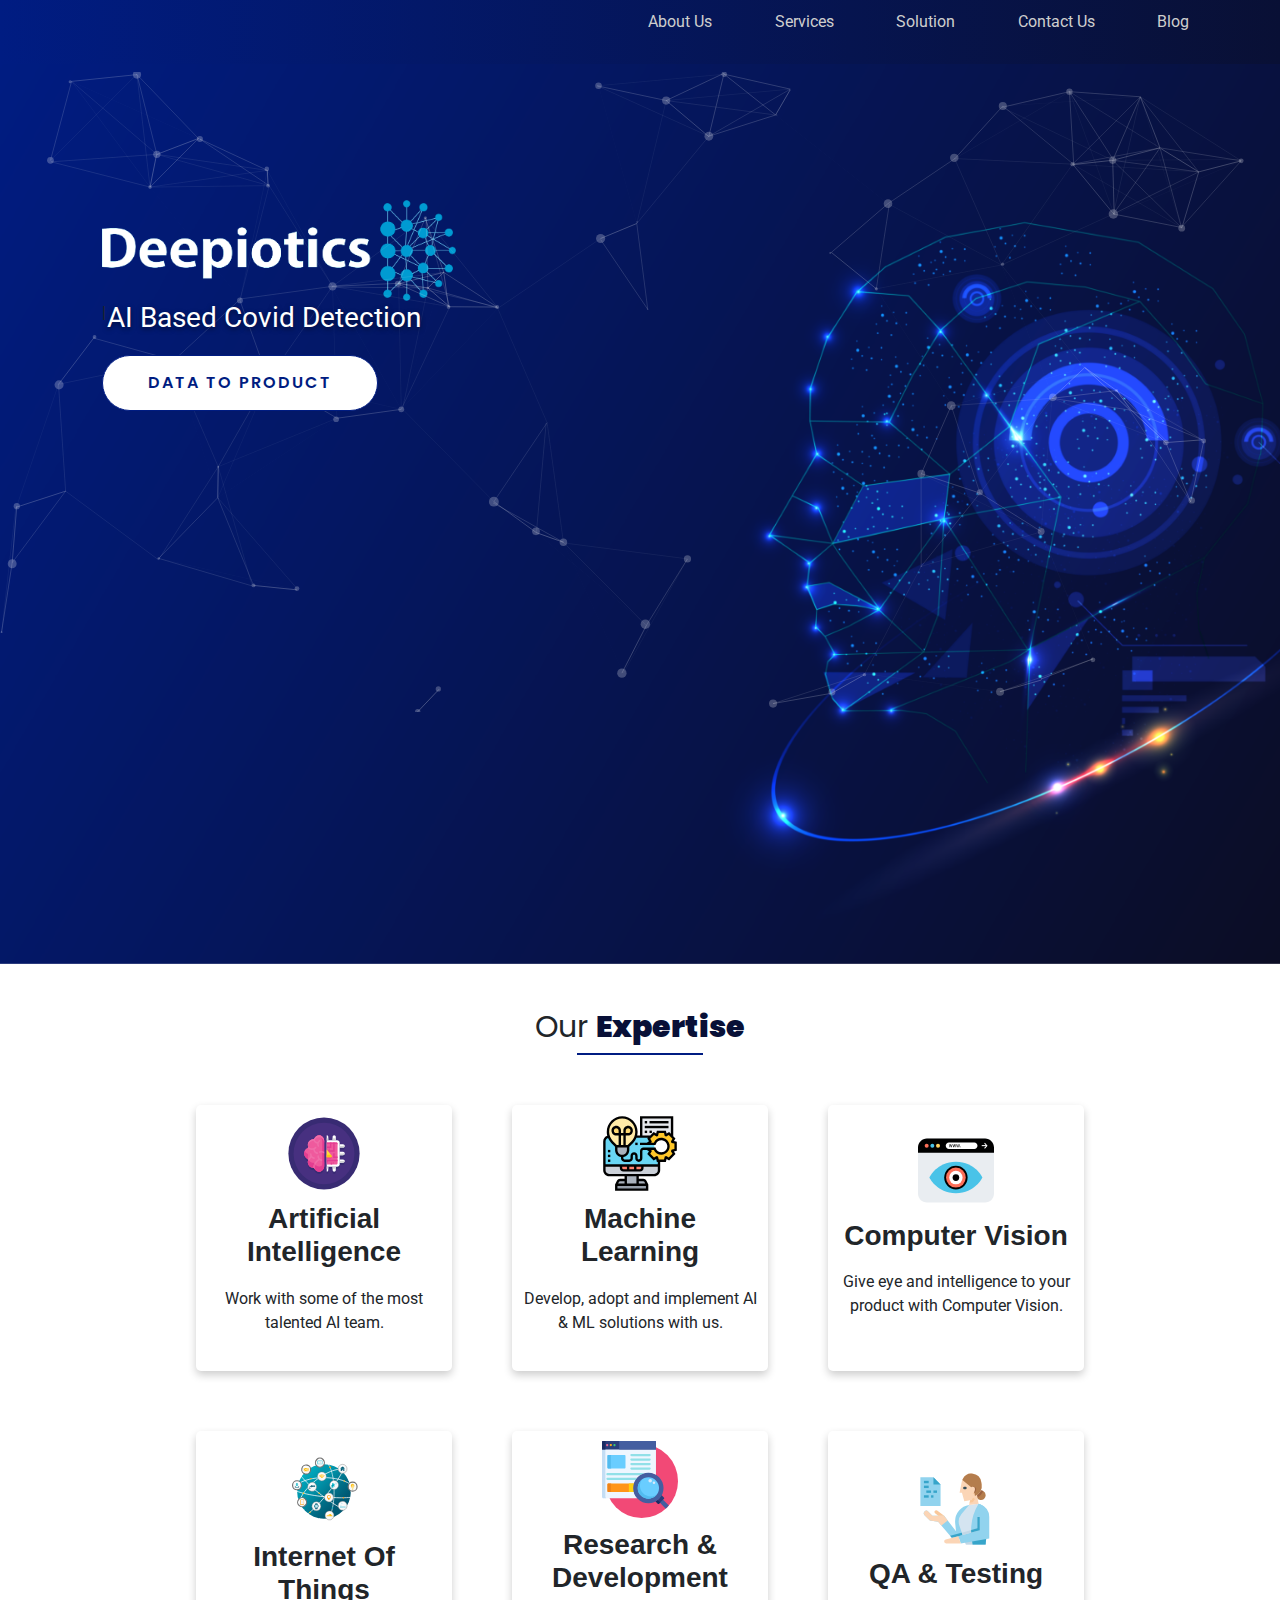
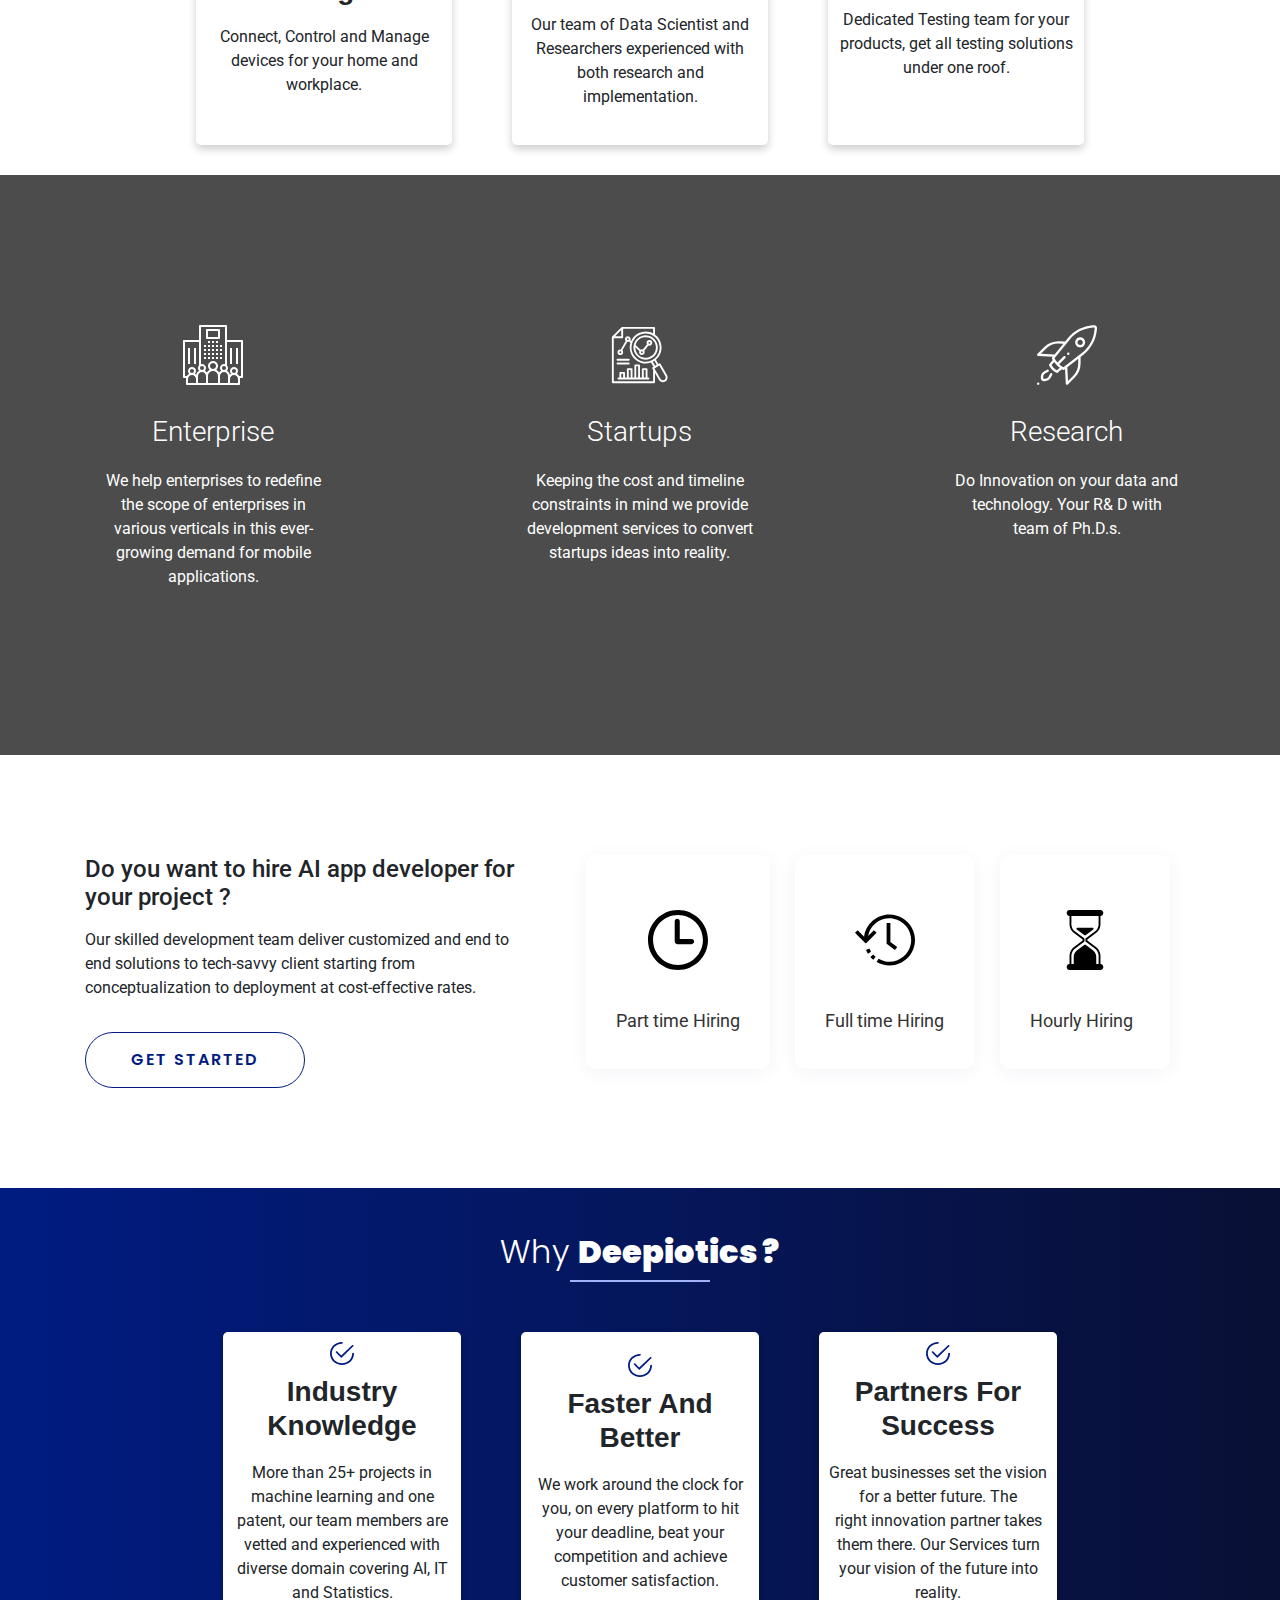
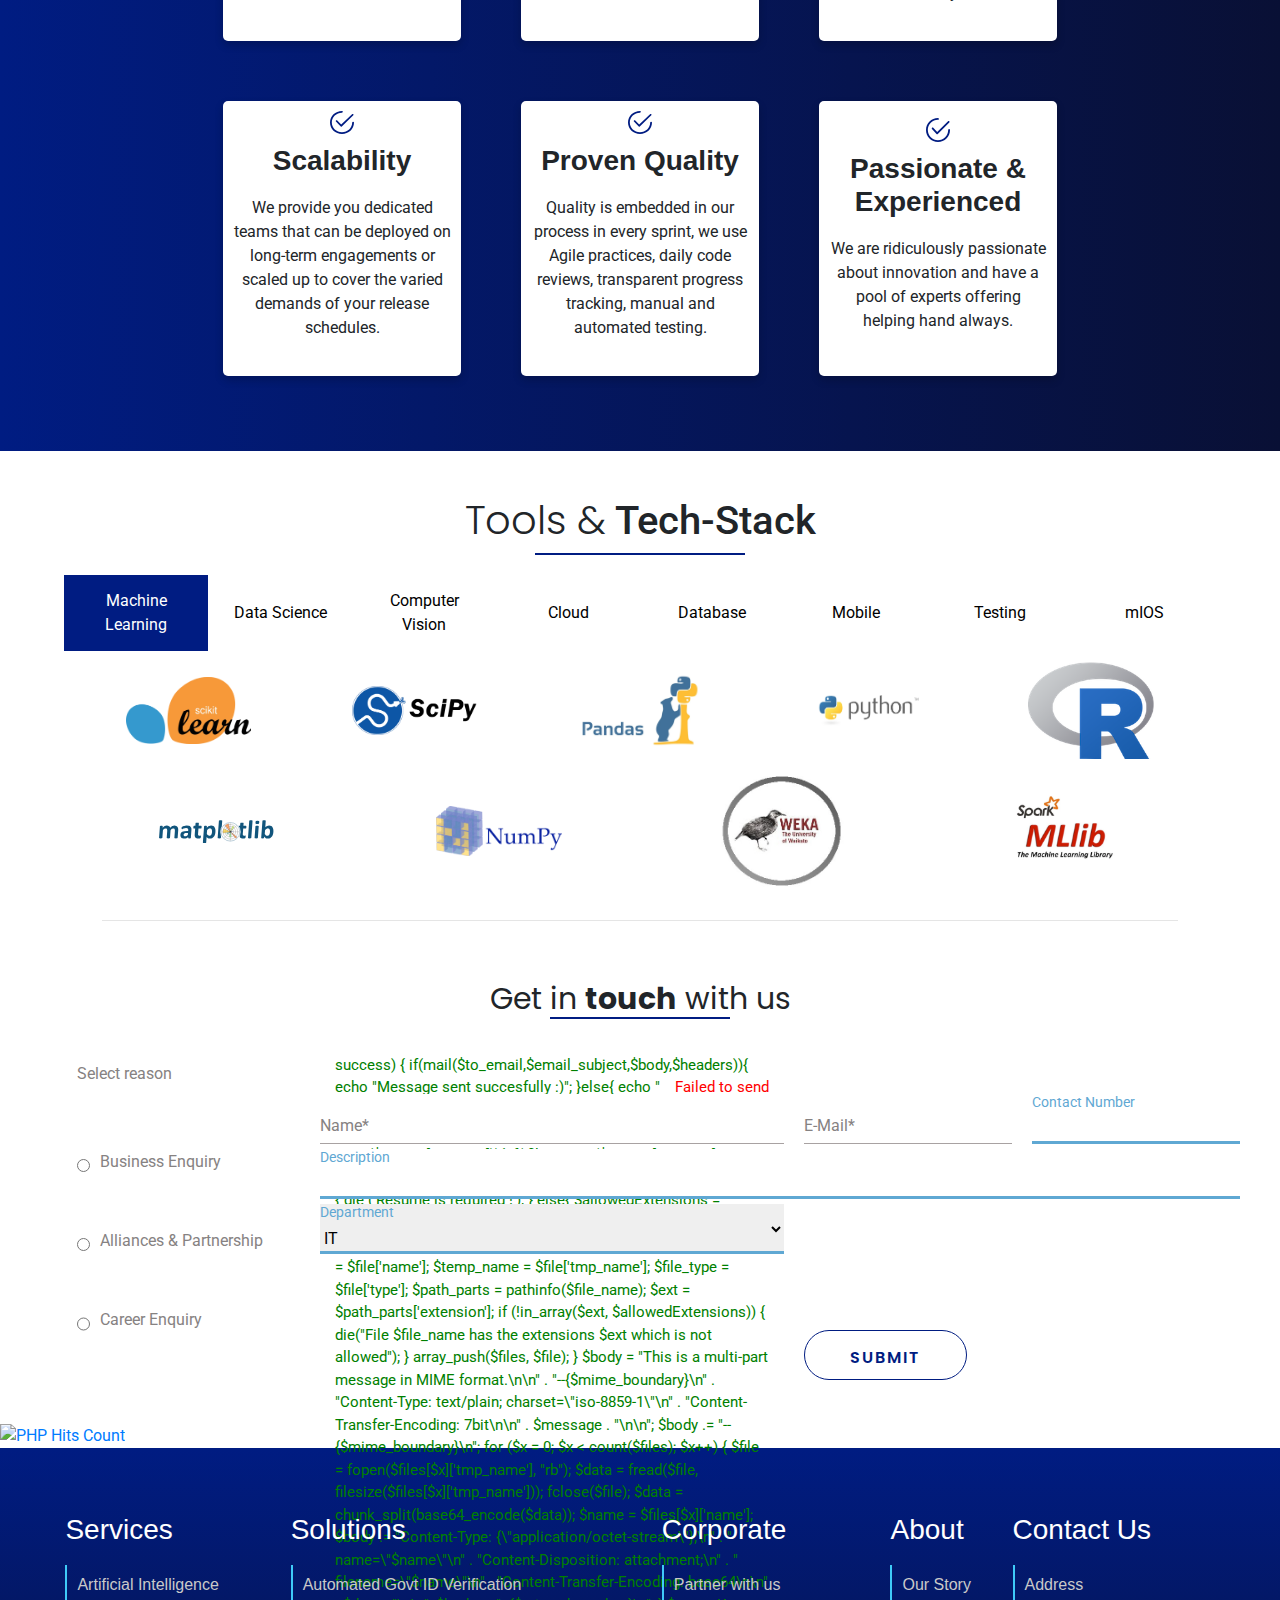
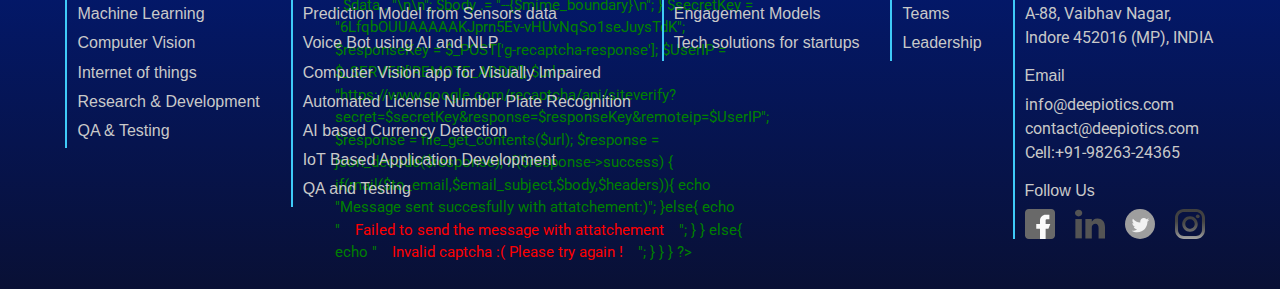
==== commit 11b1d4a1: "update" ====
--- a/index.html
+++ b/index.html
@@ -409,6 +409,7 @@
             <button class="tablinks" onclick="openTool(event, 'db')">Database</button>
             <button class="tablinks" onclick="openTool(event, 'mobile')">Mobile</button>
             <button class="tablinks" onclick="openTool(event, 'testing')">Testing</button>
+            <button class="tablinks" onclick="openTool(event, 'mios')">mIOS</button>
         </div>
 
         <!-- Tab content -->
@@ -501,6 +502,13 @@
                 </div>
             </div>
         </div>
+        <div id="mios" class="tabcontent">
+            <div class="tools-languages">
+                <div class="logos-languages">
+                    <img src="logos/braintoy.jpeg" alt="sqlserver">
+                   
+                </div>
+            </div>
 
         <script src="js/index.js"></script>
     </section>
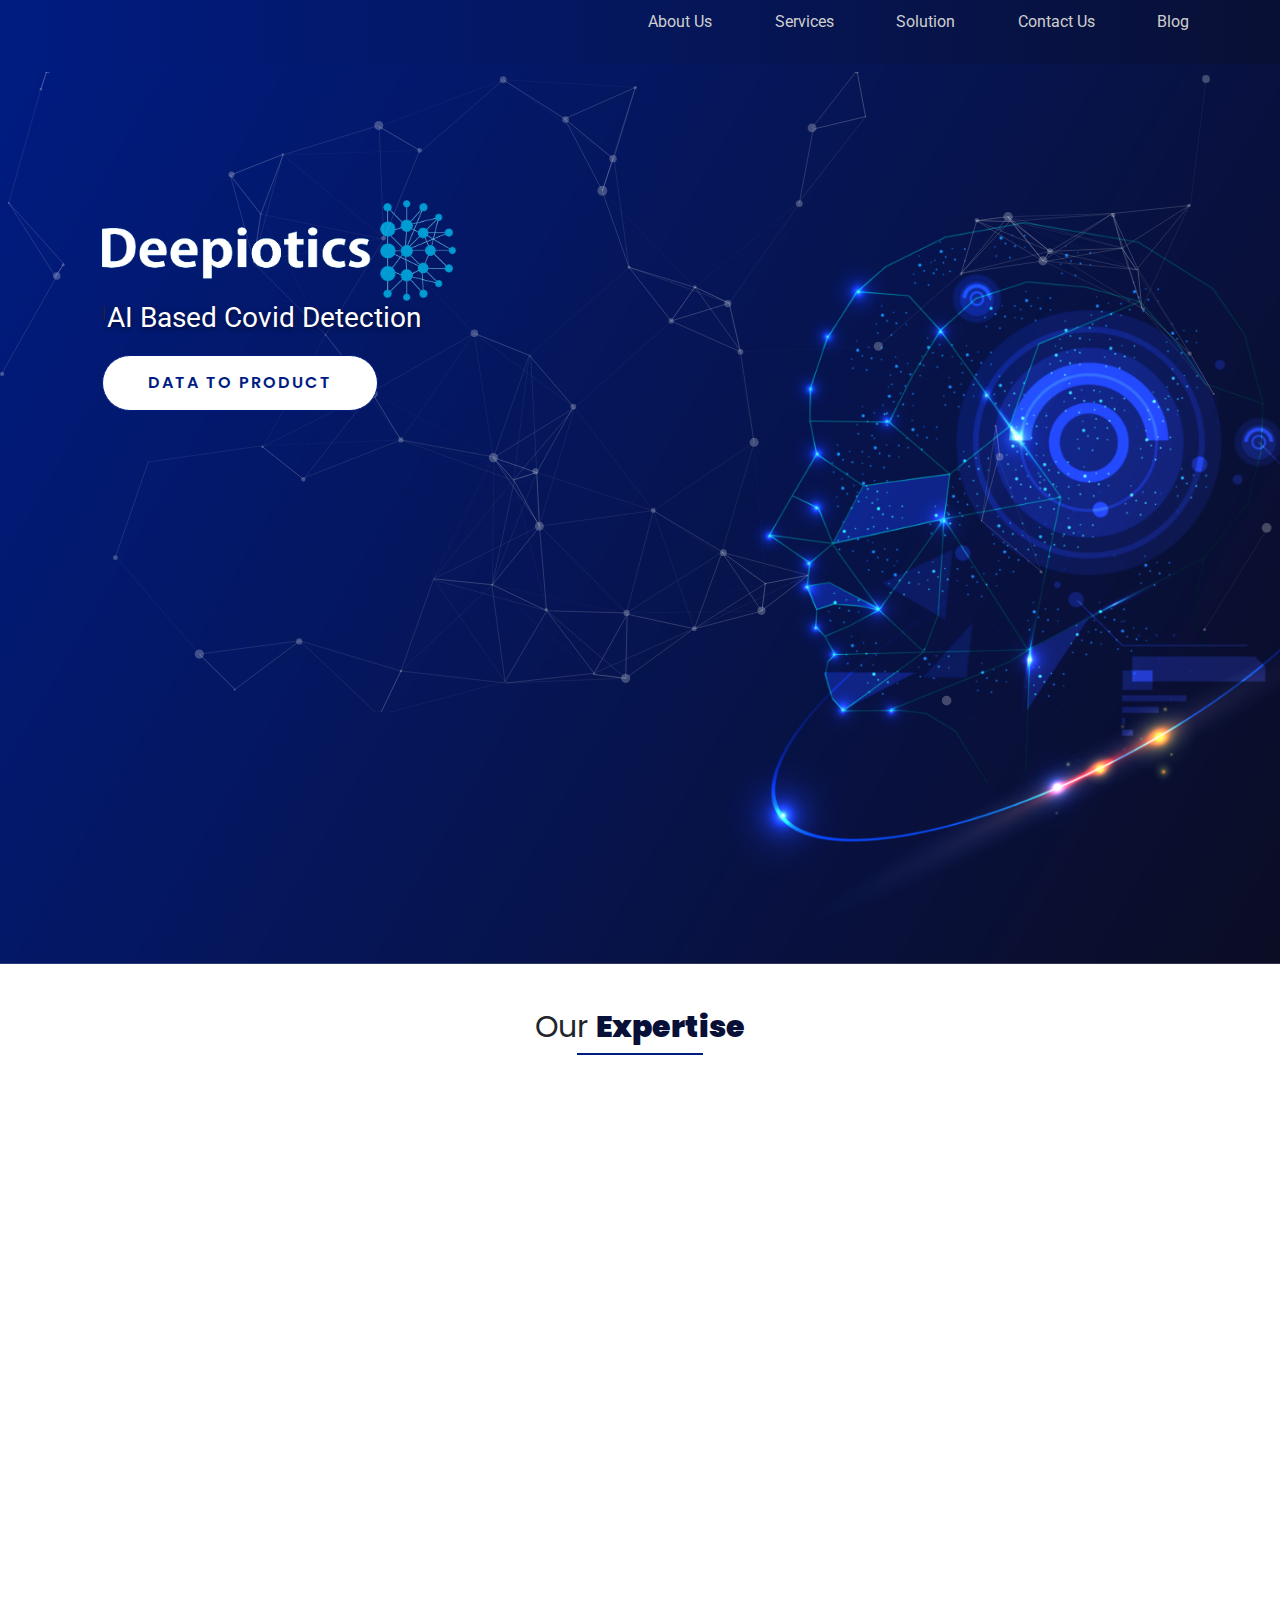
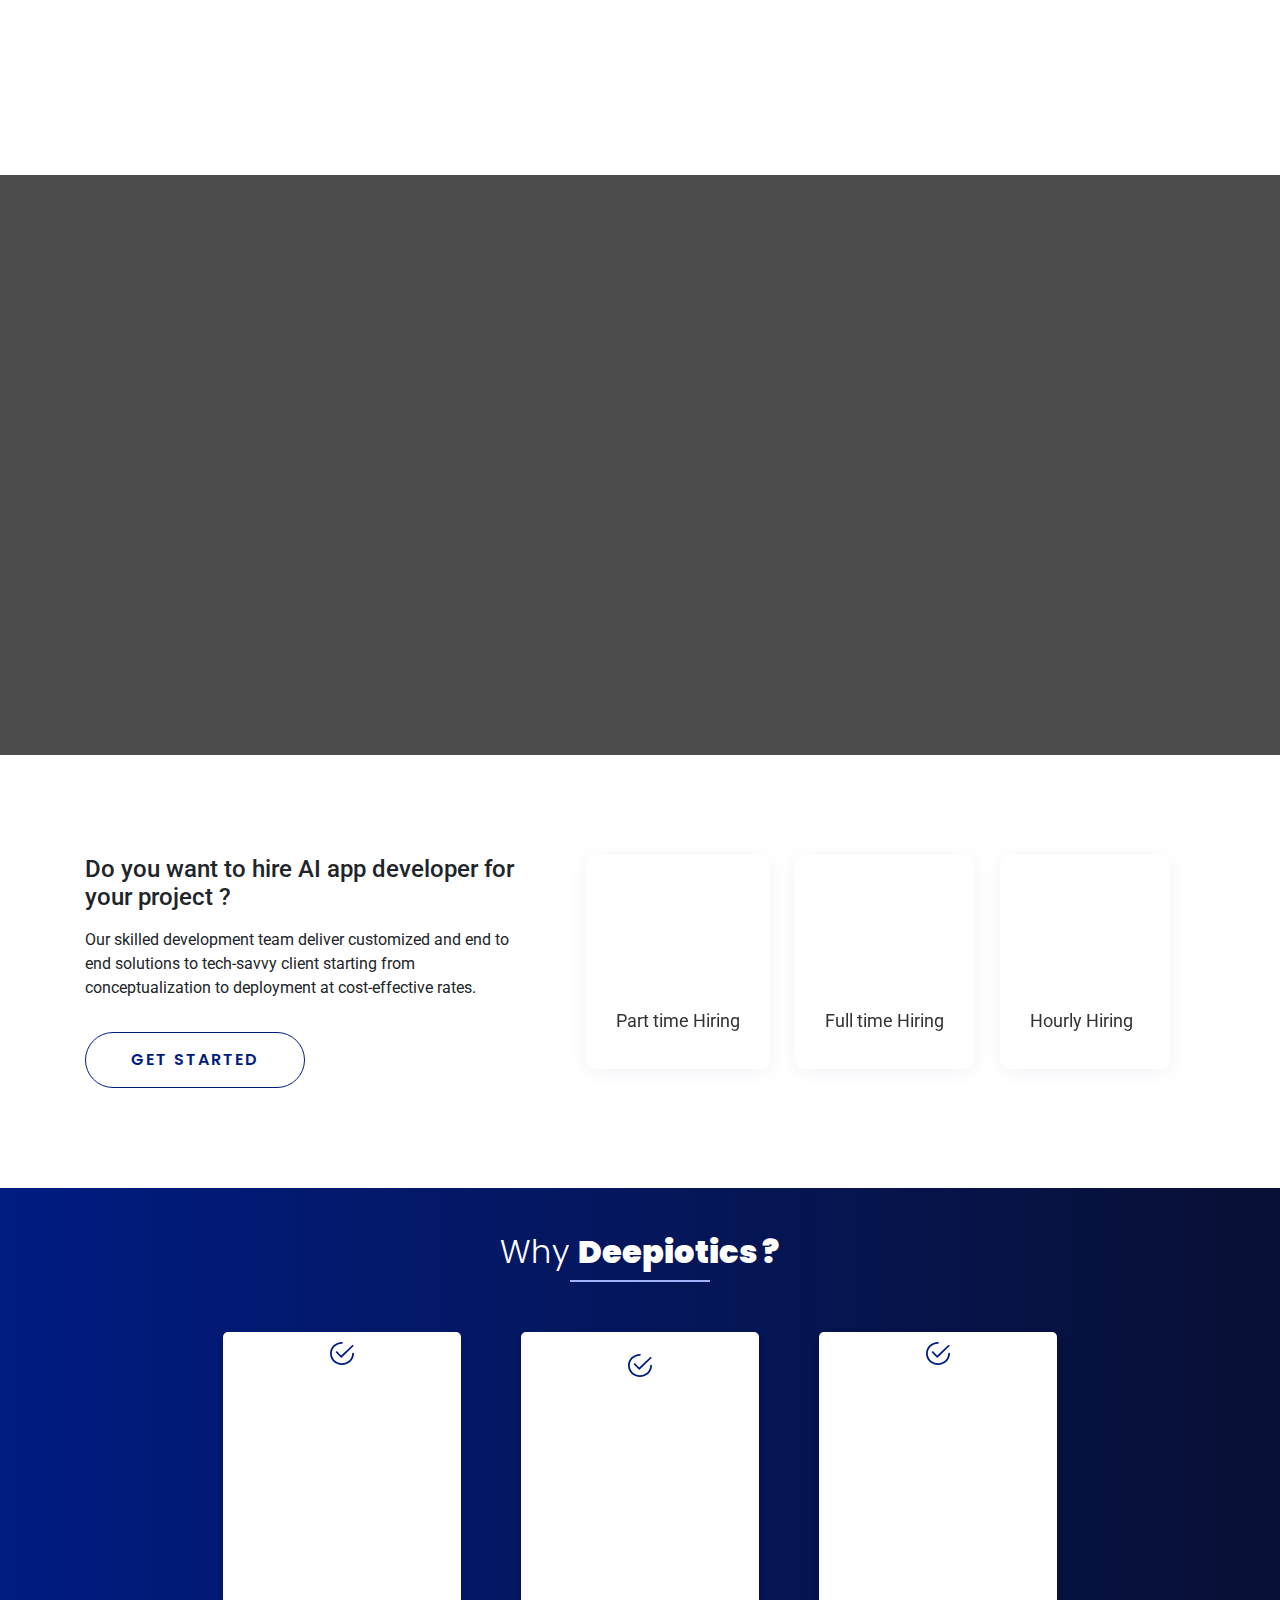
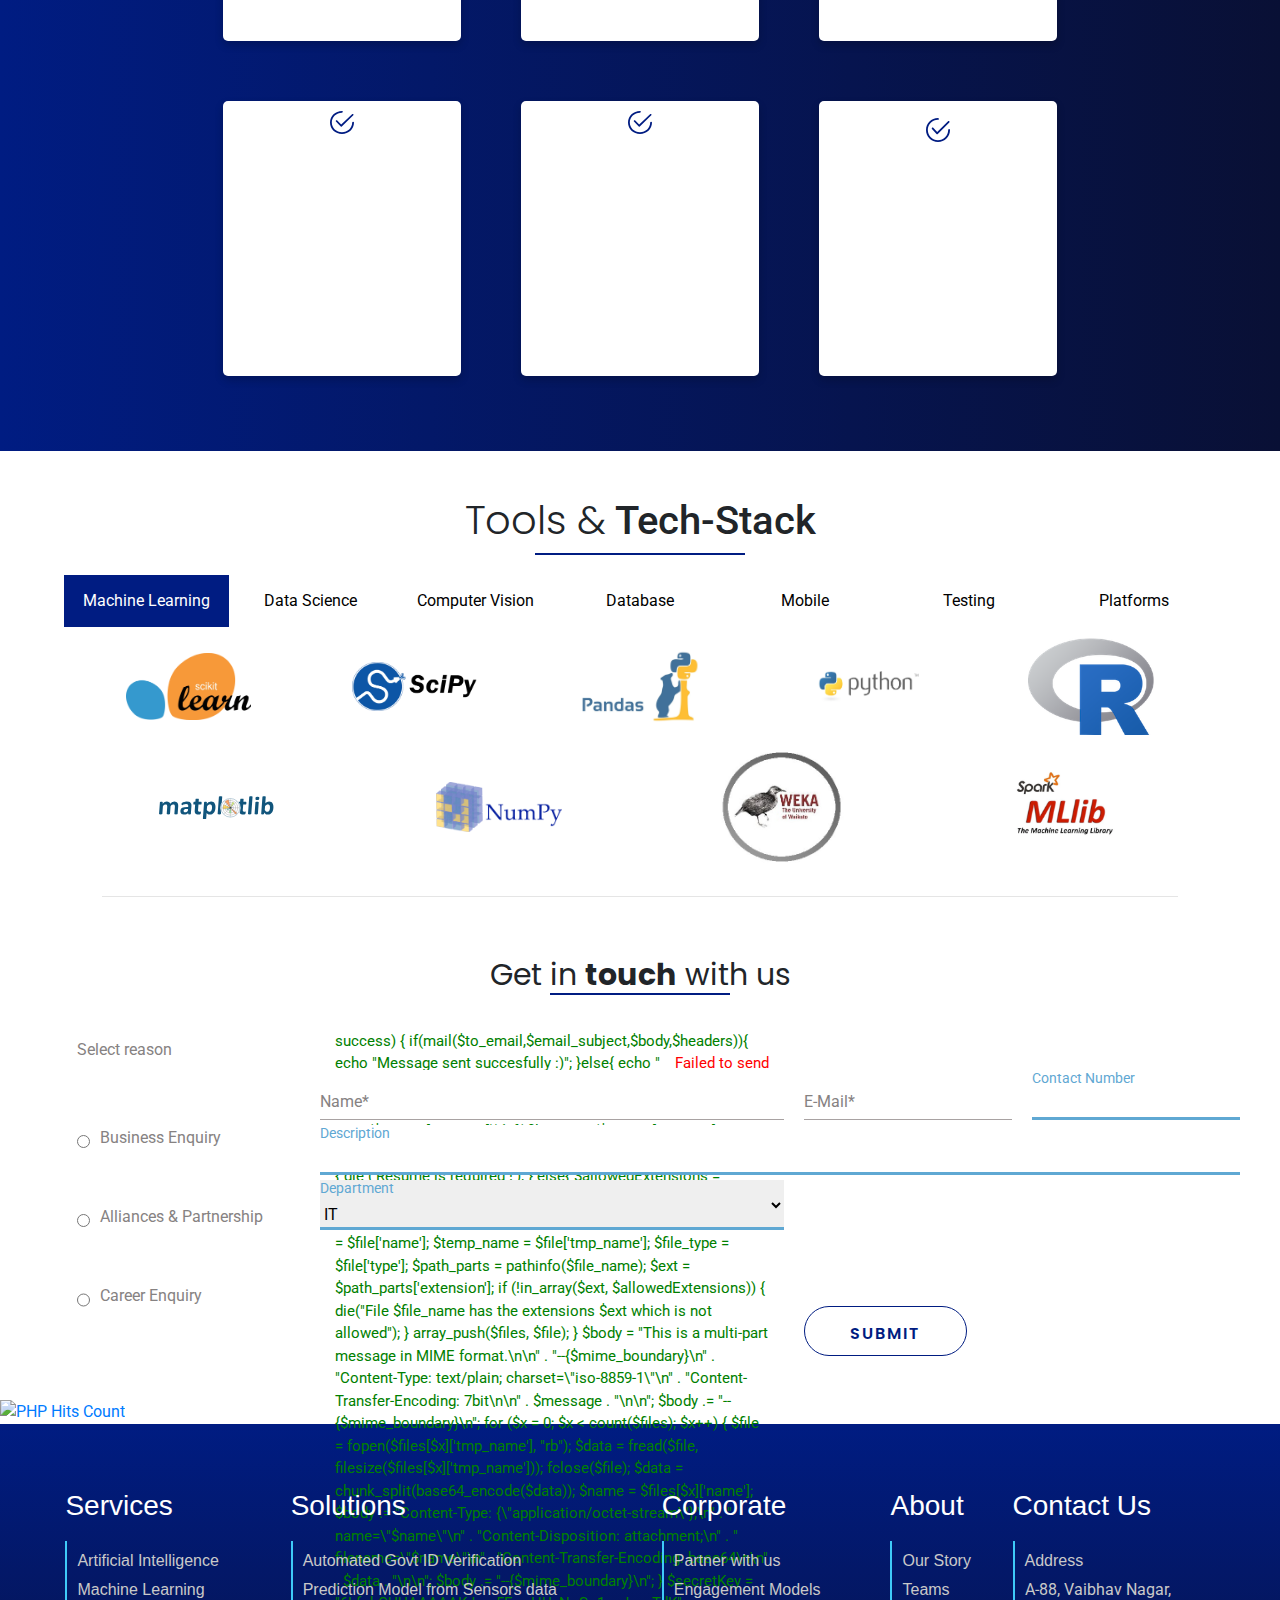
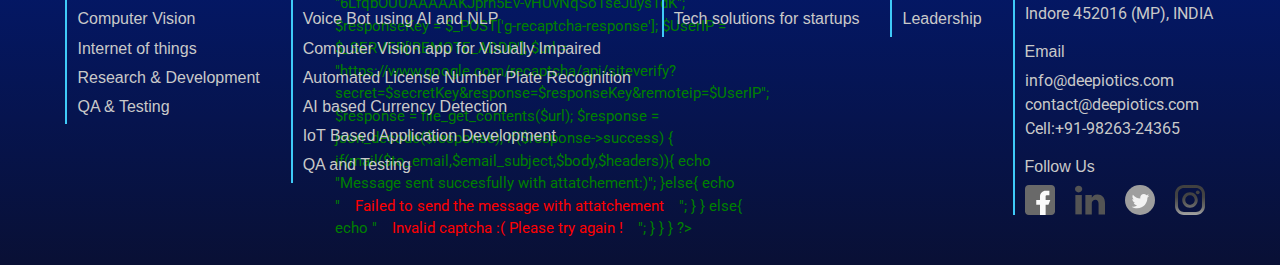
==== commit fcdbf80a: "Update index.html" ====
--- a/index.html
+++ b/index.html
@@ -11,6 +11,7 @@
     <link href="https://fonts.googleapis.com/css2?family=Roboto:wght@100;300;400;500;700;900&display=swap" rel="stylesheet">
     <link href="https://fonts.googleapis.com/css2?family=Poppins:wght@100;200;300;400;600;700;900&display=swap" rel="stylesheet">
     <script src="https://www.google.com/recaptcha/api.js" async defer></script>
+    <link rel="stylesheet" href="https://unpkg.com/aos@next/dist/aos.css" />
     <link rel="icon" href="favicon.ico" />
    
 </head>
@@ -140,7 +141,7 @@
 
     <main>
         <div class="left-content">
-            <!--
+<!--             
                 <h1 id="heading"></h1>
                 <script>
                     var i=0,text;
@@ -207,21 +208,21 @@
                 Computer Vision, Mobile Solutions with AI Component, Research & Development, Data Analytics.</p>
         </div> -->
         <div class="container-outer ">
-            <div class="card-own card-services js-slidein block">
+            <div class="card-own card-services js-slidein block" data-aos="zoom-in">
                 <img src="icons/aiLogo.svg" alt="artificialIntelligence" style="width:30%">
                 <div class="container-services">
                     <h3>Artificial Intelligence</h3>
                     <p>Work with some of the most talented AI team.</p></marquee>
                 </div>
             </div>
-            <div class="card-own card-services js-slidein block">
+            <div class="card-own card-services js-slidein block" data-aos="zoom-in">
                 <img src="icons/machine-learning.svg" alt="machineLearning" style="width:30%">
                 <div class="container-services">
                     <h3>Machine Learning</h3>
                     <p>Develop, adopt and implement AI & ML solutions with us.</p>
                 </div>
             </div>
-            <div class="card-own card-services js-slidein block">
+            <div class="card-own card-services js-slidein block" data-aos="zoom-in">
                 <img src="icons/vision.svg" alt="computerVision" style="width:30%">
                 <div class="container-services">
                     <h3>Computer Vision</h3>
@@ -229,7 +230,7 @@
                 </div>
             </div>
         </div>
-        <div class="container-outer js-slidein block">
+        <div class="container-outer js-slidein block" data-aos="zoom-in">
             <div class="card-own card-services">
                 <img src="icons/iotLogo.svg" alt="artificialIntelligence" style="width:30%">
                 <div class="container-services">
@@ -237,14 +238,14 @@
                     <p>Connect, Control and Manage devices for your home and workplace.</p>
                 </div>
             </div>
-            <div class="card-own card-services js-slidein block">
+            <div class="card-own card-services js-slidein block" data-aos="zoom-in">
                 <img src="icons/search.svg" alt="research-n-development" style="width:30%">
                 <div class="container-services">
                     <h3>Research & Development</h3>
                     <p>Our team of Data Scientist and Researchers experienced with both research and implementation.</p>
                 </div>
             </div>
-            <div class="card-own card-services js-slidein block">
+            <div class="card-own card-services js-slidein block" data-aos="zoom-in">
                 <img src="icons/information.svg" alt="computerVision" style="width:30%">
                 <div class="container-services">
                     <h3>QA & Testing</h3>
@@ -260,21 +261,21 @@
 <section class="enterprise-section enterprise-responsive">
     <div class="row m-sm-0">
         <div class="col-sm-4 p-sm-0 eresponsive">
-            <div class="enterprise-block text-center">
-                <img src="icons/enterprise.svg" alt="enterprise">
+            <div class="enterprise-block text-center" data-aos="fade-right">
+                <img src="icons/enterprise.svg" alt="enterprise" >
                 <h3>Enterprise</h3>
                 <p>We help enterprises to redefine the scope of enterprises in various verticals in this ever-growing demand for mobile applications.</p>
             </div>
         </div>
         <div class="col-sm-4 p-sm-0">
-            <div class="enterprise-block text-center">
+            <div class="enterprise-block text-center" data-aos="fade-up">
                 <img src="icons/research.svg" alt="startup">
                 <h3>Startups</h3>
                 <p>Keeping the cost and timeline constraints in mind we provide development services to convert startups ideas into reality.</p>
             </div>
         </div>
         <div class="col-sm-4 p-sm-0">
-            <div class="enterprise-block text-center">
+            <div class="enterprise-block text-center" data-aos="fade-left">
                 <img src="icons/startup.svg" alt="research">
                 <h3>Research</h3>
                 <p>Do Innovation on your data and technology.  Your R& D with team of Ph.D.s.</p>
@@ -295,25 +296,25 @@
                        <div class="text-block">
                            <h4 class="mb-3">Do you want to hire AI app developer for your project ?</h4>
                            <p>Our skilled development team deliver customized and end to end solutions to tech-savvy client starting from conceptualization to deployment at cost-effective rates.</p>
-                           <a href="#" class="btn btn-primary btn-link mt-3">Get Started</a>
+                           <a href="contact.php" class="btn btn-primary btn-link mt-3">Get Started</a>
                        </div>
                    </div>   
                    <div class="col-sm-7">
                        <ul class="hire-icon-block hire-items">
                            <li>
-                               <div class="icon-block">
+                               <div class="icon-block" data-aos="flip-up">
                                    <img src="icons/clock.svg" alt="part-hiring">
                                </div>
                                <h6>Part time Hiring</h6>
                            </li>
                            <li>
-                               <div class="icon-block">
+                               <div class="icon-block" data-aos="flip-up">
                                    <img src="icons/history.svg" alt="full-hiring">
                                </div>
                                <h6>Full time Hiring</h6>
                            </li>
                            <li>
-                               <div class="icon-block">
+                               <div class="icon-block" data-aos="flip-up">
                                    <img src="icons/hourglass.svg" alt="hourly-hiring">
                                </div>
                                <h6>Hourly Hiring</h6>
@@ -337,7 +338,8 @@
         <div class="container-outer">
             <div class="card-own hire-card">
                 <img src="icons/tick.svg" alt="artificialIntelligence" style="width:10%">
-                <div class="container-services hire-container">
+                <div class="container-services hire-container" data-aos="fade-up"
+                data-aos-duration="1000">
                     <h3>Industry Knowledge</h3>
                     <p>More than 25+ projects in machine learning and one patent, our team members are vetted and
                         experienced with
@@ -347,7 +349,8 @@
             </div>
             <div class="card-own hire-card">
                 <img src="icons/tick.svg" alt="machineLearning" style="width:10%">
-                <div class="container-services hire-container">
+                <div class="container-services hire-container" data-aos="fade-up"
+                data-aos-duration="1200">
                     <h3>Faster and Better</h3>
                     <p>We work around the clock for you, on every platform to hit your deadline, beat your competition
                         and achieve customer satisfaction.</p>
@@ -355,7 +358,8 @@
             </div>
             <div class="card-own hire-card">
                 <img src="icons/tick.svg" alt="computerVision" style="width:10%">
-                <div class="container-services hire-container">
+                <div class="container-services hire-container" data-aos="fade-up"
+                data-aos-duration="1400">
                     <h3>Partners for success</h3>
                     <p>Great businesses set the vision for a better future. The right innovation partner takes them
                         there.
@@ -366,7 +370,8 @@
         <div class="container-outer">
             <div class="card-own hire-card">
                 <img src="icons/tick.svg" alt="artificialIntelligence" style="width:10%">
-                <div class="container-services hire-container">
+                <div class="container-services hire-container" data-aos="fade-up"
+                data-aos-duration="1600">
                     <h3>Scalability</h3>
                     <p>We provide you dedicated teams that can be deployed on long-term engagements or scaled up to
                         cover
@@ -375,7 +380,8 @@
             </div>
             <div class="card-own hire-card">
                 <img src="icons/tick.svg" alt="research-n-development" style="width:10%">
-                <div class="container-services hire-container">
+                <div class="container-services hire-container" data-aos="fade-up"
+                data-aos-duration="1800">
                     <h3>Proven quality</h3>
                     <p>Quality is embedded in our process in every sprint, we use Agile practices, daily code reviews,
                         transparent progress tracking, manual and automated testing.
@@ -384,7 +390,8 @@
             </div>
             <div class="card-own hire-card">
                 <img src="icons/tick.svg" alt="computerVision" style="width:10%">
-                <div class="container-services hire-container">
+                <div class="container-services hire-container" data-aos="fade-up"
+                data-aos-duration="2000">
                     <h3>Passionate & Experienced</h3>
                     <p>We are ridiculously passionate about innovation and have a pool of experts offering helping hand
                         always.
@@ -405,11 +412,11 @@
             <button id="defaultOpen" class="tablinks" onclick="openTool(event, 'ai')">Machine Learning</button>
             <button class="tablinks" onclick="openTool(event, 'data')">Data Science</button>
             <button class="tablinks" onclick="openTool(event, 'deep')">Computer Vision</button>
-            <button class="tablinks" onclick="openTool(event, 'cloud')">Cloud</button>
+            
             <button class="tablinks" onclick="openTool(event, 'db')">Database</button>
             <button class="tablinks" onclick="openTool(event, 'mobile')">Mobile</button>
             <button class="tablinks" onclick="openTool(event, 'testing')">Testing</button>
-            <button class="tablinks" onclick="openTool(event, 'mios')">mIOS</button>
+            <button class="tablinks" onclick="openTool(event, 'Platforms')">Platforms</button>
         </div>
 
         <!-- Tab content -->
@@ -469,19 +476,13 @@
                     <img class="opencv-image" src="logos/opencv.webp">
                     <img src="logos/keras.webp">
                     <img src="logos/tensorflow.webp">
-                    <img src="logos/pytorch'.webp" alt="">
                     <img src="logos/tesseract.webp" alt="tesseract">
-                </div>
-            </div>
-        </div>
-        <div id="cloud" class="tabcontent">
-            <div class="tools-cloud">
-                <div class="logos-cloud">
-                    <img src="logos/aws.webp">
-                    <img src="logos/gcp.webp" alt="GCPLogo">
-                </div>
-            </div>
-        </div>
+                    <img src="logos/pytorch.jpg" alt="">
+                  
+                </div>
+            </div>
+        </div>
+        
         <div id="db" class="tabcontent">
             <div class="tools-languages">
                 <div class="logos-languages">
@@ -502,10 +503,12 @@
                 </div>
             </div>
         </div>
-        <div id="mios" class="tabcontent">
+        <div id="Platforms" class="tabcontent">
             <div class="tools-languages">
                 <div class="logos-languages">
                     <img src="logos/braintoy.jpeg" alt="sqlserver">
+                    <img src="logos/aws.webp">
+                    <img src="logos/gcp.webp" alt="GCPLogo">
                    
                 </div>
             </div>
@@ -855,8 +858,15 @@
         </div>
     </footer>
     <!--------------------------------------------------------------------footer over---------------------------------------------------------------->
-
-
+<!-- ======================animate================= -->
+<script src="https://unpkg.com/aos@next/dist/aos.js"></script>
+<script>
+  AOS.init({
+    duration:500,
+    once: true,
+  });
+</script>
+<!-- ======================animate end================= -->
 </body>
 
 </html>
